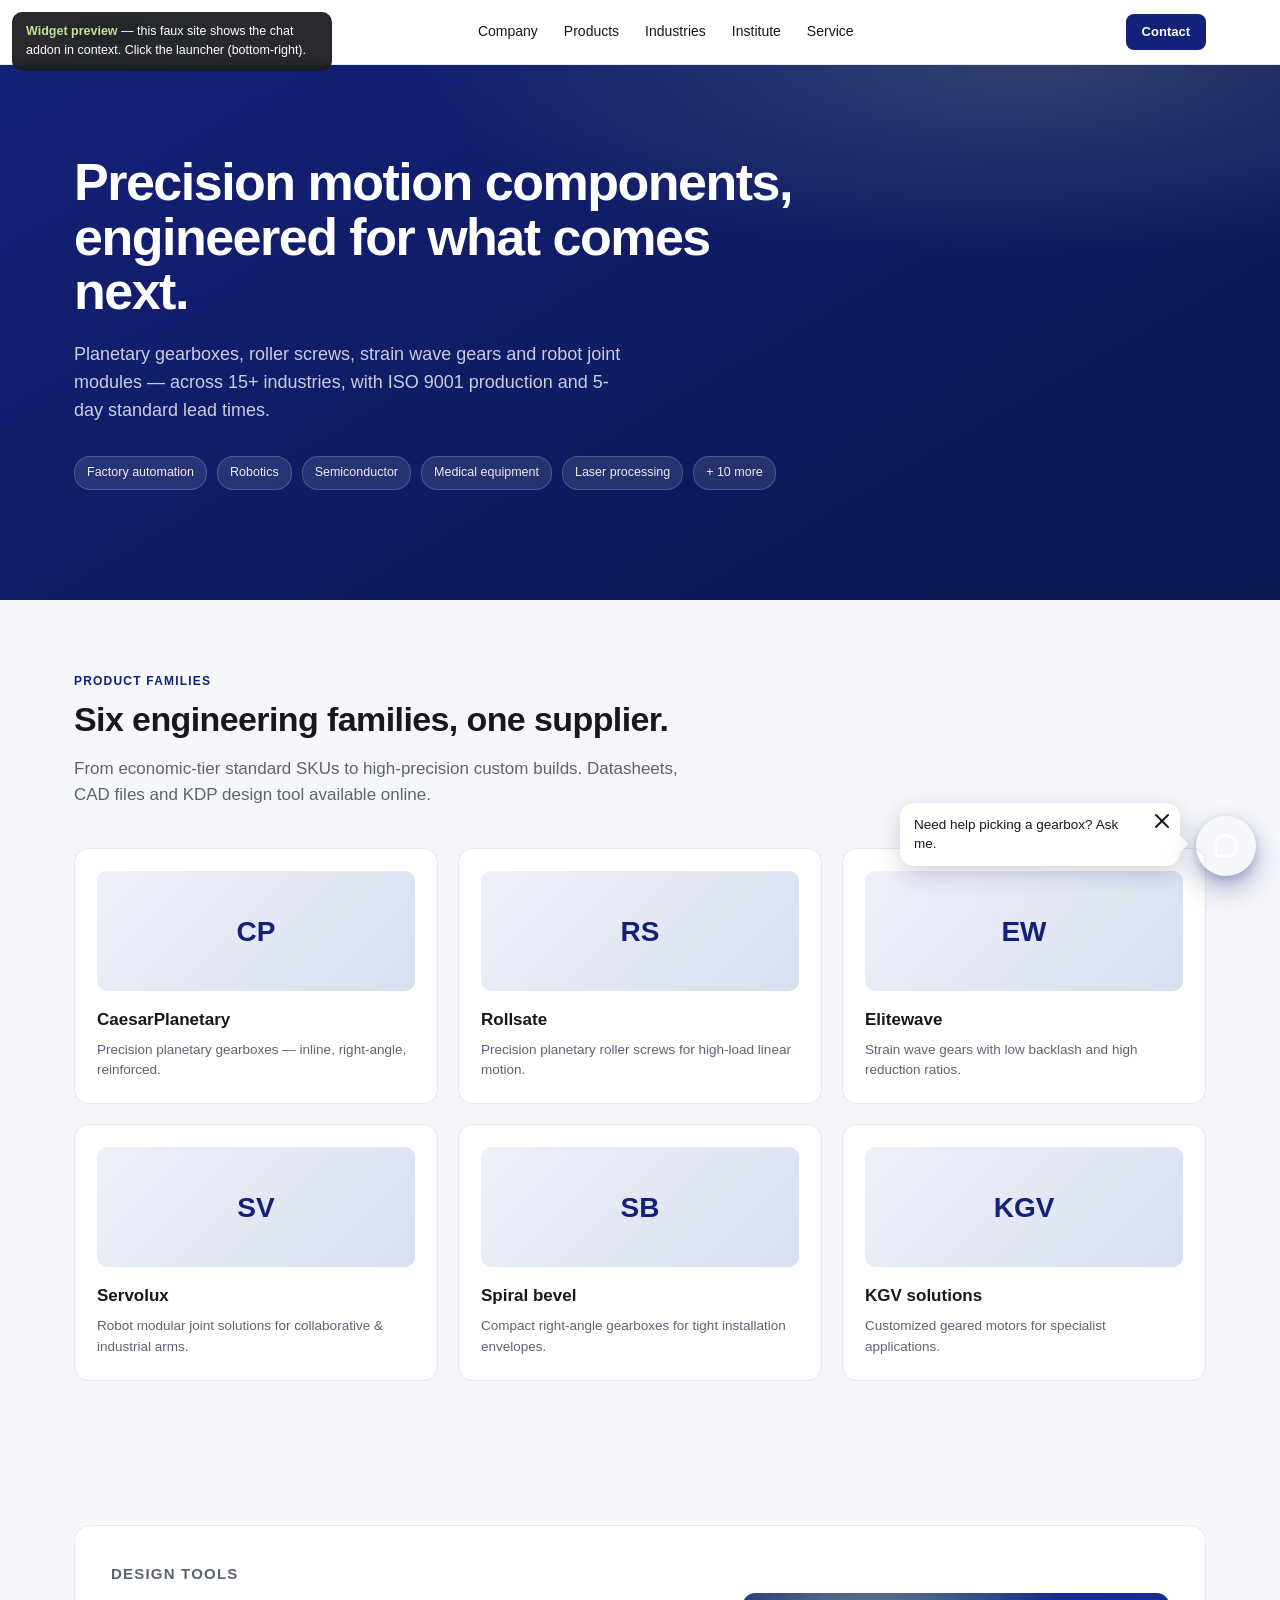
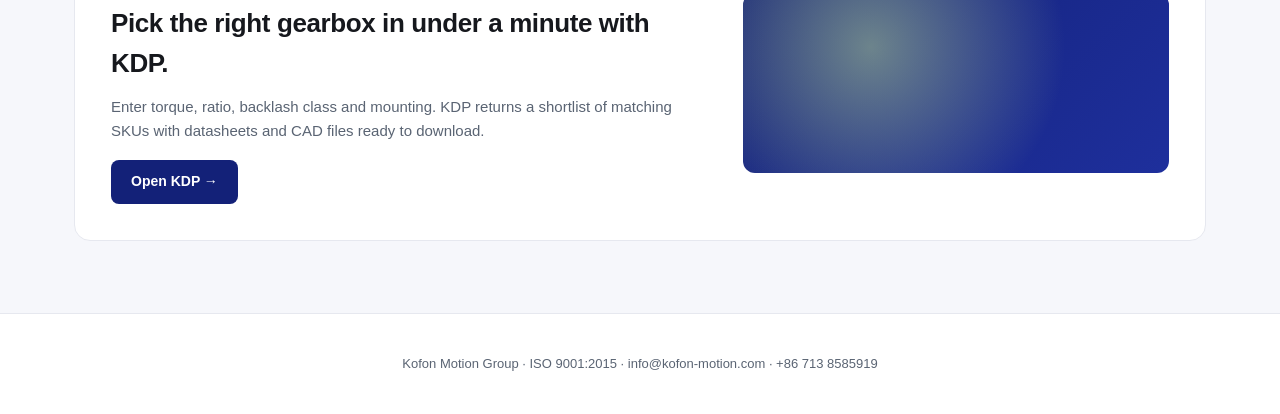
==== widget/index.html @ 2fb88e2d "init commit" ====
<!doctype html>
<html lang="en">
<head>
<meta charset="utf-8">
<meta name="viewport" content="width=device-width,initial-scale=1">
<title>AI Agent Widget — Kofon demo</title>
<link rel="stylesheet" href="widget.css">
<style>
  /* ----- Demo page styling only (the widget brings its own CSS) ----- */
  :root {
    --kofon-navy: #132178;
    --kofon-navy-dark: #0c164f;
    --kofon-green: #c2e295;
    --ink: #16181d;
    --ink-muted: #5a6473;
    --line: #e6e8ef;
    --bg: #f6f7fb;
  }
  * { box-sizing: border-box; }
  html, body { margin: 0; padding: 0; }
  body {
    font-family: -apple-system, BlinkMacSystemFont, "Segoe UI", Roboto, "Helvetica Neue", Arial, sans-serif;
    color: var(--ink);
    background: var(--bg);
    line-height: 1.55;
    -webkit-font-smoothing: antialiased;
  }
  .container { max-width: 1180px; margin: 0 auto; padding: 0 24px; }
  /* Top bar */
  .nav {
    background: #fff;
    border-bottom: 1px solid var(--line);
    position: sticky; top: 0; z-index: 10;
  }
  .nav-inner {
    display: flex; align-items: center; justify-content: space-between;
    height: 64px;
  }
  .logo {
    font-weight: 800; font-size: 20px; letter-spacing: -0.4px;
    color: var(--kofon-navy);
  }
  .logo span { color: var(--ink-muted); font-weight: 500; margin-left: 4px; }
  .nav-links { display: flex; gap: 26px; }
  .nav-links a {
    color: var(--ink); text-decoration: none; font-size: 14px; font-weight: 500;
  }
  .nav-links a:hover { color: var(--kofon-navy); }
  .nav-cta {
    background: var(--kofon-navy); color: #fff; padding: 8px 16px;
    border-radius: 8px; font-size: 13px; font-weight: 600; text-decoration: none;
  }
  /* Hero */
  .hero {
    background:
      radial-gradient(80% 60% at 80% 0%, rgba(194, 226, 149, 0.18), transparent 60%),
      linear-gradient(150deg, var(--kofon-navy) 0%, var(--kofon-navy-dark) 100%);
    color: #fff;
    padding: 90px 0 110px;
    position: relative;
    overflow: hidden;
  }
  .hero h1 {
    font-size: 52px; line-height: 1.05; margin: 0 0 22px;
    font-weight: 700; letter-spacing: -1.5px;
    max-width: 720px;
  }
  .hero p {
    font-size: 18px; color: rgba(255,255,255,0.78); margin: 0 0 32px;
    max-width: 560px;
  }
  .hero-tags {
    display: flex; gap: 10px; flex-wrap: wrap;
  }
  .hero-tag {
    padding: 6px 12px; border-radius: 16px;
    background: rgba(255,255,255,0.1);
    border: 1px solid rgba(255,255,255,0.18);
    font-size: 12.5px; color: rgba(255,255,255,0.9);
  }
  /* Section */
  section { padding: 72px 0; }
  .section-eyebrow {
    text-transform: uppercase; letter-spacing: 1.2px; font-size: 12px;
    font-weight: 700; color: var(--kofon-navy); margin: 0 0 10px;
  }
  .section-title {
    font-size: 34px; line-height: 1.15; margin: 0 0 16px;
    font-weight: 700; letter-spacing: -0.6px;
  }
  .section-lead {
    font-size: 17px; color: var(--ink-muted); max-width: 640px; margin: 0 0 40px;
  }
  /* Product grid */
  .grid { display: grid; grid-template-columns: repeat(3, 1fr); gap: 20px; }
  .card {
    background: #fff; border: 1px solid var(--line); border-radius: 14px;
    padding: 22px; transition: transform .2s ease, box-shadow .2s ease, border-color .2s ease;
  }
  .card:hover {
    transform: translateY(-2px);
    box-shadow: 0 14px 28px rgba(15, 23, 60, 0.08);
    border-color: var(--kofon-navy);
  }
  .card-thumb {
    height: 120px; border-radius: 10px; margin-bottom: 16px;
    background: linear-gradient(135deg, #eef1f9 0%, #d8dfee 100%);
    display: flex; align-items: center; justify-content: center;
    color: var(--kofon-navy); font-size: 28px; font-weight: 700;
  }
  .card h3 { margin: 0 0 6px; font-size: 17px; font-weight: 600; }
  .card p { margin: 0; font-size: 13.5px; color: var(--ink-muted); }
  /* Banner */
  .banner {
    background: #fff; border: 1px solid var(--line); border-radius: 16px;
    padding: 36px; display: grid; grid-template-columns: 1.4fr 1fr; gap: 36px;
    align-items: center;
  }
  .banner h3 { font-size: 26px; margin: 0 0 12px; letter-spacing: -0.4px; }
  .banner p { color: var(--ink-muted); margin: 0 0 18px; font-size: 15px; }
  .banner-cta {
    display: inline-block; background: var(--kofon-navy); color: #fff;
    padding: 11px 20px; border-radius: 8px; font-size: 14px; font-weight: 600;
    text-decoration: none;
  }
  .banner-visual {
    height: 180px; border-radius: 12px;
    background:
      radial-gradient(circle at 30% 30%, rgba(194, 226, 149, 0.5), transparent 60%),
      linear-gradient(135deg, var(--kofon-navy) 0%, #1e2f9c 100%);
  }
  /* Footer */
  footer {
    padding: 40px 0; border-top: 1px solid var(--line); background: #fff;
    color: var(--ink-muted); font-size: 13px; text-align: center;
  }
  /* Demo banner explaining this is a preview */
  .demo-note {
    position: fixed; top: 12px; left: 12px; z-index: 100;
    background: rgba(22, 24, 29, 0.92);
    color: #fff; padding: 10px 14px; border-radius: 10px;
    font-size: 12.5px; max-width: 320px;
    backdrop-filter: blur(8px);
  }
  .demo-note strong { color: var(--kofon-green); }
  .demo-note kbd {
    background: rgba(255,255,255,0.14); padding: 1px 6px; border-radius: 4px;
    font-family: ui-monospace, SFMono-Regular, Menlo, monospace;
    font-size: 11px;
  }
  @media (max-width: 760px) {
    .hero h1 { font-size: 36px; }
    .grid { grid-template-columns: 1fr; }
    .banner { grid-template-columns: 1fr; }
    .nav-links { display: none; }
  }
</style>
</head>
<body>

<div class="demo-note">
  <strong>Widget preview</strong> — this faux site shows the chat addon in context. Click the launcher (bottom-right).
</div>

<nav class="nav">
  <div class="container nav-inner">
    <a class="logo" href="#">KOFON<span>motion</span></a>
    <div class="nav-links">
      <a href="#">Company</a>
      <a href="#">Products</a>
      <a href="#">Industries</a>
      <a href="#">Institute</a>
      <a href="#">Service</a>
    </div>
    <a class="nav-cta" href="#">Contact</a>
  </div>
</nav>

<section class="hero">
  <div class="container">
    <h1>Precision motion components, engineered for what comes next.</h1>
    <p>Planetary gearboxes, roller screws, strain wave gears and robot joint modules — across 15+ industries, with ISO 9001 production and 5-day standard lead times.</p>
    <div class="hero-tags">
      <span class="hero-tag">Factory automation</span>
      <span class="hero-tag">Robotics</span>
      <span class="hero-tag">Semiconductor</span>
      <span class="hero-tag">Medical equipment</span>
      <span class="hero-tag">Laser processing</span>
      <span class="hero-tag">+ 10 more</span>
    </div>
  </div>
</section>

<section>
  <div class="container">
    <p class="section-eyebrow">Product families</p>
    <h2 class="section-title">Six engineering families, one supplier.</h2>
    <p class="section-lead">From economic-tier standard SKUs to high-precision custom builds. Datasheets, CAD files and KDP design tool available online.</p>
    <div class="grid">
      <div class="card">
        <div class="card-thumb">CP</div>
        <h3>CaesarPlanetary</h3>
        <p>Precision planetary gearboxes — inline, right-angle, reinforced.</p>
      </div>
      <div class="card">
        <div class="card-thumb">RS</div>
        <h3>Rollsate</h3>
        <p>Precision planetary roller screws for high-load linear motion.</p>
      </div>
      <div class="card">
        <div class="card-thumb">EW</div>
        <h3>Elitewave</h3>
        <p>Strain wave gears with low backlash and high reduction ratios.</p>
      </div>
      <div class="card">
        <div class="card-thumb">SV</div>
        <h3>Servolux</h3>
        <p>Robot modular joint solutions for collaborative & industrial arms.</p>
      </div>
      <div class="card">
        <div class="card-thumb">SB</div>
        <h3>Spiral bevel</h3>
        <p>Compact right-angle gearboxes for tight installation envelopes.</p>
      </div>
      <div class="card">
        <div class="card-thumb">KGV</div>
        <h3>KGV solutions</h3>
        <p>Customized geared motors for specialist applications.</p>
      </div>
    </div>
  </div>
</section>

<section>
  <div class="container">
    <div class="banner">
      <div>
        <p class="section-eyebrow">Design tools</p>
        <h3>Pick the right gearbox in under a minute with KDP.</h3>
        <p>Enter torque, ratio, backlash class and mounting. KDP returns a shortlist of matching SKUs with datasheets and CAD files ready to download.</p>
        <a class="banner-cta" href="#">Open KDP →</a>
      </div>
      <div class="banner-visual"></div>
    </div>
  </div>
</section>

<footer>
  <div class="container">
    Kofon Motion Group · ISO 9001:2015 · info@kofon-motion.com · +86 713 8585919
  </div>
</footer>

<!-- AI Agent widget — drop these lines into any site -->
<script src="api.js"></script>
<script src="widget.js"></script>
<script src="config.kofon.js"></script>

</body>
</html>
---- widget/widget.css ----
/* ============================================================
   AI Agent Widget — drop-in chat addon
   All styles are scoped under .aiagent-root so host CSS won't
   leak in and widget styles won't leak out.
   ============================================================ */

.aiagent-root {
  /* ---- Theme tokens (override these from config to rebrand) ---- */
  --aiagent-primary: #132178;
  --aiagent-primary-hover: #1e2f9c;
  --aiagent-primary-dark: #0c164f;
  --aiagent-accent: #c2e295;
  --aiagent-bg-panel: #ffffff;
  --aiagent-bg-app: #f6f7fb;
  --aiagent-bg-bubble-bot: #f1f3fa;
  --aiagent-bg-chip: #ffffff;
  --aiagent-text: #16181d;
  --aiagent-text-muted: #6b7280;
  --aiagent-text-faint: #9ca3af;
  --aiagent-border: #e6e8ef;
  --aiagent-border-strong: #d6dae3;
  --aiagent-shadow: 0 24px 60px rgba(15, 23, 60, 0.22), 0 2px 8px rgba(15, 23, 60, 0.08);
  --aiagent-radius: 18px;
  --aiagent-font: -apple-system, BlinkMacSystemFont, "Segoe UI", Roboto, "Helvetica Neue", Arial, sans-serif;

  /* ---- Container behavior ---- */
  position: fixed;
  inset: auto;
  z-index: 2147483000;
  font-family: var(--aiagent-font);
  font-size: 14px;
  line-height: 1.5;
  color: var(--aiagent-text);
  -webkit-font-smoothing: antialiased;
}

.aiagent-root *,
.aiagent-root *::before,
.aiagent-root *::after {
  box-sizing: border-box;
}

.aiagent-root button {
  font-family: inherit;
  cursor: pointer;
  border: none;
  background: none;
  color: inherit;
  padding: 0;
}

/* ============================================================
   LAUNCHER (closed state)
   ============================================================ */

.aiagent-launcher {
  position: fixed;
  right: 24px;
  bottom: 24px;
  width: 60px;
  height: 60px;
  border-radius: 50%;
  background: linear-gradient(135deg, var(--aiagent-primary) 0%, var(--aiagent-primary-hover) 100%);
  display: flex;
  align-items: center;
  justify-content: center;
  box-shadow: 0 12px 28px rgba(19, 33, 120, 0.35), 0 4px 10px rgba(19, 33, 120, 0.18);
  transition: transform 220ms cubic-bezier(.2,.8,.2,1), box-shadow 220ms ease;
  z-index: 2;
}

.aiagent-launcher:hover {
  transform: translateY(-2px) scale(1.04);
  box-shadow: 0 18px 36px rgba(19, 33, 120, 0.40), 0 4px 10px rgba(19, 33, 120, 0.18);
}

.aiagent-launcher:active {
  transform: translateY(0) scale(0.98);
}

.aiagent-launcher-icon {
  width: 28px;
  height: 28px;
  color: #fff;
}

.aiagent-launcher-icon svg {
  width: 100%;
  height: 100%;
  display: block;
}

.aiagent-launcher-pulse {
  position: absolute;
  inset: -2px;
  border-radius: 50%;
  border: 2px solid var(--aiagent-primary);
  opacity: 0;
  animation: aiagent-pulse 2.4s ease-out infinite;
  pointer-events: none;
}

@keyframes aiagent-pulse {
  0%   { opacity: 0.55; transform: scale(0.95); }
  100% { opacity: 0;    transform: scale(1.5);  }
}

.aiagent-launcher-badge {
  position: absolute;
  top: -2px;
  right: -2px;
  min-width: 20px;
  height: 20px;
  padding: 0 6px;
  border-radius: 10px;
  background: #ef4444;
  color: #fff;
  font-size: 11px;
  font-weight: 700;
  display: flex;
  align-items: center;
  justify-content: center;
  box-shadow: 0 2px 6px rgba(239, 68, 68, 0.4);
}

/* ============================================================
   TEASER PROMPT (the small "tip" bubble next to the launcher)
   ============================================================ */

.aiagent-teaser {
  position: fixed;
  right: 100px;
  bottom: 34px;
  max-width: 280px;
  background: var(--aiagent-bg-panel);
  border-radius: 14px;
  padding: 12px 36px 12px 14px;
  box-shadow: 0 8px 24px rgba(15, 23, 60, 0.18);
  font-size: 13.5px;
  line-height: 1.45;
  color: var(--aiagent-text);
  z-index: 1;
  opacity: 0;
  transform: translateY(8px);
  transition: opacity 280ms ease, transform 280ms ease;
  pointer-events: none;
}

.aiagent-teaser[data-visible="true"] {
  opacity: 1;
  transform: translateY(0);
  pointer-events: auto;
}

.aiagent-teaser::after {
  content: "";
  position: absolute;
  right: -6px;
  bottom: 16px;
  width: 12px;
  height: 12px;
  background: var(--aiagent-bg-panel);
  transform: rotate(45deg);
  box-shadow: 4px -4px 6px -2px rgba(15, 23, 60, 0.06);
}

.aiagent-teaser-close {
  position: absolute;
  top: 6px;
  right: 6px;
  width: 24px;
  height: 24px;
  border-radius: 6px;
  font-size: 14px;
  color: var(--aiagent-text-faint);
  display: flex;
  align-items: center;
  justify-content: center;
}

.aiagent-teaser-close:hover {
  background: var(--aiagent-bg-app);
  color: var(--aiagent-text);
}

/* ============================================================
   PANEL (open state)
   ============================================================ */

.aiagent-panel {
  position: fixed;
  right: 24px;
  bottom: 24px;
  width: 400px;
  max-width: calc(100vw - 32px);
  height: 640px;
  max-height: calc(100vh - 48px);
  background: var(--aiagent-bg-panel);
  border-radius: var(--aiagent-radius);
  box-shadow: var(--aiagent-shadow);
  display: flex;
  flex-direction: column;
  overflow: hidden;
  transform-origin: bottom right;
  opacity: 0;
  transform: translateY(16px) scale(0.98);
  pointer-events: none;
  transition: opacity 220ms ease, transform 260ms cubic-bezier(.2,.8,.2,1);
  z-index: 3;
}

.aiagent-root[data-state="open"] .aiagent-panel {
  opacity: 1;
  transform: translateY(0) scale(1);
  pointer-events: auto;
}

.aiagent-root[data-state="open"] .aiagent-launcher,
.aiagent-root[data-state="open"] .aiagent-teaser {
  opacity: 0;
  pointer-events: none;
  transform: scale(0.85);
  transition: opacity 160ms ease, transform 200ms ease;
}

/* ============================================================
   HEADER
   ============================================================ */

.aiagent-header {
  background:
    radial-gradient(120% 80% at 0% 0%, rgba(255,255,255,0.18) 0%, rgba(255,255,255,0) 60%),
    linear-gradient(135deg, var(--aiagent-primary) 0%, var(--aiagent-primary-dark) 100%);
  color: #fff;
  padding: 18px 18px 16px;
  flex-shrink: 0;
}

.aiagent-header-top {
  display: flex;
  align-items: center;
  justify-content: space-between;
  gap: 12px;
}

.aiagent-brand {
  display: flex;
  align-items: center;
  gap: 12px;
  min-width: 0;
}

.aiagent-avatar {
  width: 38px;
  height: 38px;
  border-radius: 50%;
  background: rgba(255,255,255,0.14);
  display: flex;
  align-items: center;
  justify-content: center;
  font-weight: 700;
  font-size: 15px;
  letter-spacing: 0.5px;
  flex-shrink: 0;
  position: relative;
}

.aiagent-avatar::after {
  content: "";
  position: absolute;
  bottom: -1px;
  right: -1px;
  width: 11px;
  height: 11px;
  border-radius: 50%;
  background: var(--aiagent-accent);
  border: 2px solid var(--aiagent-primary-dark);
}

.aiagent-brand-text {
  min-width: 0;
}

.aiagent-brand-name {
  font-size: 14.5px;
  font-weight: 600;
  margin: 0;
  letter-spacing: 0.1px;
}

.aiagent-brand-status {
  font-size: 11.5px;
  margin: 2px 0 0;
  color: rgba(255,255,255,0.72);
  display: flex;
  align-items: center;
  gap: 5px;
}

.aiagent-status-dot {
  width: 7px;
  height: 7px;
  border-radius: 50%;
  background: var(--aiagent-accent);
  box-shadow: 0 0 0 2px rgba(194, 226, 149, 0.25);
}

.aiagent-header-actions {
  display: flex;
  align-items: center;
  gap: 4px;
}

.aiagent-icon-btn {
  width: 32px;
  height: 32px;
  border-radius: 8px;
  display: flex;
  align-items: center;
  justify-content: center;
  color: rgba(255,255,255,0.85);
  transition: background 160ms ease, color 160ms ease;
}

.aiagent-icon-btn:hover {
  background: rgba(255,255,255,0.12);
  color: #fff;
}

.aiagent-icon-btn svg {
  width: 18px;
  height: 18px;
}

/* Back-to-menu button: only relevant inside the chat screen. */
.aiagent-root[data-screen="welcome"] .aiagent-icon-btn-menu { display: none; }

.aiagent-lang-wrap {
  position: relative;
}

.aiagent-lang {
  height: 30px;
  padding: 0 10px 0 8px;
  border-radius: 8px;
  background: rgba(255,255,255,0.08);
  color: #fff;
  font-size: 12.5px;
  font-weight: 500;
  display: inline-flex;
  align-items: center;
  gap: 6px;
  transition: background 160ms ease;
}

.aiagent-lang:hover {
  background: rgba(255,255,255,0.16);
}

.aiagent-lang svg {
  width: 14px;
  height: 14px;
}

.aiagent-lang-menu {
  position: absolute;
  top: calc(100% + 6px);
  right: 0;
  min-width: 150px;
  background: #fff;
  color: var(--aiagent-text);
  border-radius: 12px;
  box-shadow: 0 16px 36px rgba(15, 23, 60, 0.18);
  padding: 6px;
  display: none;
  z-index: 5;
}

.aiagent-lang-menu[data-open="true"] {
  display: block;
  animation: aiagent-fade-down 160ms ease;
}

.aiagent-lang-menu button {
  display: flex;
  width: 100%;
  padding: 8px 10px;
  border-radius: 8px;
  font-size: 13px;
  align-items: center;
  gap: 10px;
  color: var(--aiagent-text);
}

.aiagent-lang-menu button:hover {
  background: var(--aiagent-bg-app);
}

.aiagent-lang-menu button[data-active="true"] {
  background: var(--aiagent-bg-app);
  font-weight: 600;
  color: var(--aiagent-primary);
}

.aiagent-lang-flag {
  font-size: 16px;
  line-height: 1;
}

@keyframes aiagent-fade-down {
  from { opacity: 0; transform: translateY(-6px); }
  to   { opacity: 1; transform: translateY(0); }
}

/* Header hero — only on welcome screen */
.aiagent-header-hero {
  margin-top: 18px;
  padding-bottom: 4px;
}

.aiagent-header-hero h2 {
  margin: 0;
  font-size: 22px;
  line-height: 1.25;
  font-weight: 600;
  letter-spacing: -0.2px;
  color: #fff;
}

.aiagent-header-hero p {
  margin: 6px 0 0;
  font-size: 13.5px;
  color: rgba(255,255,255,0.78);
  max-width: 320px;
}

.aiagent-root[data-screen="chat"] .aiagent-header-hero { display: none; }

/* ============================================================
   BODY (screen container)
   ============================================================ */

.aiagent-body {
  flex: 1;
  overflow-y: auto;
  background: var(--aiagent-bg-app);
  scrollbar-width: thin;
  scrollbar-color: var(--aiagent-border-strong) transparent;
}

.aiagent-body::-webkit-scrollbar { width: 6px; }
.aiagent-body::-webkit-scrollbar-thumb { background: var(--aiagent-border-strong); border-radius: 3px; }

.aiagent-screen {
  display: none;
  flex-direction: column;
  padding: 16px 18px 20px;
  animation: aiagent-screen-in 240ms cubic-bezier(.2,.8,.2,1);
}

.aiagent-screen[data-active="true"] {
  display: flex;
}

@keyframes aiagent-screen-in {
  from { opacity: 0; transform: translateY(8px); }
  to   { opacity: 1; transform: translateY(0); }
}

/* ============================================================
   WELCOME SCREEN
   ============================================================ */

.aiagent-expo-banner {
  background:
    linear-gradient(135deg, rgba(194, 226, 149, 0.18) 0%, rgba(194, 226, 149, 0.06) 100%);
  border: 1px solid rgba(70, 130, 30, 0.18);
  border-radius: 14px;
  padding: 12px 14px;
  display: flex;
  gap: 12px;
  align-items: flex-start;
  margin-bottom: 18px;
  position: relative;
}

.aiagent-expo-emoji {
  font-size: 22px;
  line-height: 1;
  flex-shrink: 0;
  margin-top: 2px;
}

.aiagent-expo-text {
  flex: 1;
  min-width: 0;
}

.aiagent-expo-title {
  font-weight: 600;
  font-size: 13.5px;
  color: var(--aiagent-text);
  margin: 0;
}

.aiagent-expo-meta {
  font-size: 12px;
  color: var(--aiagent-text-muted);
  margin: 2px 0 6px;
}

.aiagent-expo-cta {
  font-size: 12.5px;
  font-weight: 600;
  color: var(--aiagent-primary);
  display: inline-flex;
  align-items: center;
  gap: 4px;
}

.aiagent-expo-cta:hover { text-decoration: underline; }

.aiagent-section-title {
  font-size: 11.5px;
  font-weight: 700;
  letter-spacing: 0.8px;
  text-transform: uppercase;
  color: var(--aiagent-text-faint);
  margin: 0 0 10px;
}

.aiagent-action-grid {
  display: grid;
  grid-template-columns: 1fr 1fr;
  gap: 10px;
  margin-bottom: 18px;
}

.aiagent-action-chip {
  display: flex;
  flex-direction: column;
  align-items: flex-start;
  gap: 6px;
  padding: 14px;
  background: var(--aiagent-bg-chip);
  border: 1px solid var(--aiagent-border);
  border-radius: 12px;
  text-align: left;
  transition: border-color 160ms ease, transform 160ms ease, box-shadow 160ms ease;
}

.aiagent-action-chip:hover {
  border-color: var(--aiagent-primary);
  transform: translateY(-1px);
  box-shadow: 0 6px 14px rgba(19, 33, 120, 0.08);
}

.aiagent-chip-icon {
  width: 30px;
  height: 30px;
  border-radius: 8px;
  background: rgba(19, 33, 120, 0.08);
  color: var(--aiagent-primary);
  display: flex;
  align-items: center;
  justify-content: center;
  font-size: 16px;
}

.aiagent-chip-icon svg {
  width: 16px;
  height: 16px;
}

.aiagent-chip-text {
  font-size: 13px;
  font-weight: 600;
  color: var(--aiagent-text);
  line-height: 1.3;
}

.aiagent-chip-sub {
  font-size: 11.5px;
  color: var(--aiagent-text-muted);
  font-weight: 400;
}

/* Quick links / resources list */
.aiagent-quick-links {
  display: flex;
  flex-direction: column;
  gap: 2px;
  margin-top: 4px;
}

.aiagent-quick-link {
  display: flex;
  align-items: center;
  justify-content: space-between;
  padding: 10px 12px;
  background: var(--aiagent-bg-chip);
  border: 1px solid var(--aiagent-border);
  border-radius: 10px;
  font-size: 13px;
  color: var(--aiagent-text);
  transition: border-color 160ms ease, background 160ms ease;
  text-align: left;
  width: 100%;
}

.aiagent-quick-link:hover {
  border-color: var(--aiagent-primary);
  background: #fafbfe;
}

.aiagent-quick-link-arrow {
  color: var(--aiagent-text-faint);
}

/* ============================================================
   CHAT SCREEN
   ============================================================ */

.aiagent-back-bar {
  display: flex;
  align-items: center;
  gap: 6px;
  font-size: 12.5px;
  color: var(--aiagent-text-muted);
  padding: 0 0 12px;
  cursor: pointer;
  width: fit-content;
}

.aiagent-back-bar:hover { color: var(--aiagent-primary); }

.aiagent-back-bar svg {
  width: 14px;
  height: 14px;
}

.aiagent-thread {
  display: flex;
  flex-direction: column;
  gap: 12px;
}

.aiagent-msg {
  display: flex;
  gap: 8px;
  max-width: 100%;
}

.aiagent-msg-bot { align-self: flex-start; max-width: 90%; }
.aiagent-msg-user { align-self: flex-end; flex-direction: row-reverse; max-width: 85%; }

.aiagent-msg-avatar {
  width: 26px;
  height: 26px;
  border-radius: 50%;
  background: var(--aiagent-primary);
  color: #fff;
  font-size: 11px;
  font-weight: 700;
  display: flex;
  align-items: center;
  justify-content: center;
  flex-shrink: 0;
  margin-top: 2px;
}

.aiagent-msg-bubble {
  padding: 10px 13px;
  border-radius: 14px;
  font-size: 13.5px;
  line-height: 1.5;
  word-wrap: break-word;
}

.aiagent-msg-bot .aiagent-msg-bubble {
  background: var(--aiagent-bg-bubble-bot);
  color: var(--aiagent-text);
  border-bottom-left-radius: 4px;
}

.aiagent-msg-user .aiagent-msg-bubble {
  background: var(--aiagent-primary);
  color: #fff;
  border-bottom-right-radius: 4px;
}

/* Typing indicator */
.aiagent-typing {
  display: inline-flex;
  gap: 4px;
  padding: 12px 14px;
}

.aiagent-typing span {
  width: 6px;
  height: 6px;
  border-radius: 50%;
  background: var(--aiagent-text-faint);
  animation: aiagent-bounce 1.2s infinite ease-in-out;
}

.aiagent-typing span:nth-child(2) { animation-delay: 0.15s; }
.aiagent-typing span:nth-child(3) { animation-delay: 0.30s; }

@keyframes aiagent-bounce {
  0%, 60%, 100% { transform: translateY(0);   opacity: 0.4; }
  30%           { transform: translateY(-5px); opacity: 1; }
}

/* Rich card inside the chat thread */
.aiagent-card {
  align-self: stretch;
  background: #fff;
  border: 1px solid var(--aiagent-border);
  border-radius: 14px;
  padding: 14px;
  margin-left: 34px; /* aligns with bubble body, past avatar */
}

.aiagent-card-title {
  font-size: 13px;
  font-weight: 600;
  margin: 0 0 10px;
  color: var(--aiagent-text);
}

.aiagent-field {
  display: flex;
  flex-direction: column;
  gap: 4px;
  margin-bottom: 10px;
}

.aiagent-field-label {
  font-size: 11.5px;
  font-weight: 600;
  color: var(--aiagent-text-muted);
  letter-spacing: 0.2px;
}

.aiagent-field-input,
.aiagent-field-select,
.aiagent-field-textarea {
  width: 100%;
  font-family: inherit;
  font-size: 13px;
  padding: 9px 10px;
  border: 1px solid var(--aiagent-border-strong);
  border-radius: 8px;
  background: #fff;
  color: var(--aiagent-text);
  transition: border-color 160ms ease, box-shadow 160ms ease;
}

.aiagent-field-input:focus,
.aiagent-field-select:focus,
.aiagent-field-textarea:focus {
  outline: none;
  border-color: var(--aiagent-primary);
  box-shadow: 0 0 0 3px rgba(19, 33, 120, 0.12);
}

.aiagent-field-textarea {
  resize: vertical;
  min-height: 60px;
}

.aiagent-field-row {
  display: grid;
  grid-template-columns: 1fr 1fr;
  gap: 8px;
}

.aiagent-radio-group {
  display: flex;
  gap: 6px;
  flex-wrap: wrap;
}

.aiagent-radio-pill {
  flex: 1;
  min-width: 0;
  padding: 8px 10px;
  border: 1px solid var(--aiagent-border-strong);
  border-radius: 8px;
  font-size: 12.5px;
  text-align: center;
  background: #fff;
  color: var(--aiagent-text);
  transition: all 160ms ease;
}

.aiagent-radio-pill[data-selected="true"] {
  border-color: var(--aiagent-primary);
  background: rgba(19, 33, 120, 0.06);
  color: var(--aiagent-primary);
  font-weight: 600;
}

.aiagent-card-cta {
  width: 100%;
  padding: 10px 14px;
  border-radius: 10px;
  background: var(--aiagent-primary);
  color: #fff;
  font-size: 13px;
  font-weight: 600;
  margin-top: 4px;
  transition: background 160ms ease;
}

.aiagent-card-cta:hover {
  background: var(--aiagent-primary-hover);
}

.aiagent-card-hint {
  font-size: 11.5px;
  color: var(--aiagent-text-muted);
  margin-top: 8px;
  text-align: center;
}

.aiagent-card-hint a {
  color: var(--aiagent-primary);
  font-weight: 600;
  text-decoration: none;
}

.aiagent-card-hint a:hover { text-decoration: underline; }

/* Product result list inside chat */
.aiagent-result-list {
  display: flex;
  flex-direction: column;
  gap: 8px;
}

.aiagent-result {
  display: flex;
  align-items: center;
  gap: 12px;
  padding: 10px;
  border: 1px solid var(--aiagent-border);
  border-radius: 10px;
  background: #fff;
  cursor: pointer;
  transition: border-color 160ms ease;
  text-align: left;
  width: 100%;
}

.aiagent-result:hover { border-color: var(--aiagent-primary); }

.aiagent-result-thumb {
  width: 44px;
  height: 44px;
  border-radius: 8px;
  background: linear-gradient(135deg, #eef1f9, #d8dfee);
  flex-shrink: 0;
  display: flex;
  align-items: center;
  justify-content: center;
  color: var(--aiagent-primary);
}

.aiagent-result-info { flex: 1; min-width: 0; }

.aiagent-result-name {
  font-size: 13px;
  font-weight: 600;
  color: var(--aiagent-text);
  margin: 0;
}

.aiagent-result-meta {
  font-size: 11.5px;
  color: var(--aiagent-text-muted);
  margin: 2px 0 0;
}

.aiagent-result-arrow {
  color: var(--aiagent-text-faint);
  flex-shrink: 0;
}

/* Division list (for "talk to a human" routing) */
.aiagent-division-list {
  display: flex;
  flex-direction: column;
  gap: 6px;
}

.aiagent-division {
  display: flex;
  flex-direction: column;
  align-items: flex-start;
  padding: 10px 12px;
  background: #fff;
  border: 1px solid var(--aiagent-border);
  border-radius: 10px;
  text-align: left;
  transition: all 160ms ease;
}

.aiagent-division:hover {
  border-color: var(--aiagent-primary);
  background: rgba(19, 33, 120, 0.02);
}

.aiagent-division-name {
  font-size: 13px;
  font-weight: 600;
  color: var(--aiagent-text);
}

.aiagent-division-desc {
  font-size: 11.5px;
  color: var(--aiagent-text-muted);
  margin-top: 2px;
}

/* Lead-time card */
.aiagent-leadtime-row {
  display: flex;
  align-items: center;
  justify-content: space-between;
  padding: 8px 0;
  border-bottom: 1px dashed var(--aiagent-border);
  font-size: 13px;
}

.aiagent-leadtime-row:last-child { border-bottom: 0; }

.aiagent-leadtime-label {
  color: var(--aiagent-text);
}

.aiagent-leadtime-value {
  font-weight: 600;
  color: var(--aiagent-primary);
  font-variant-numeric: tabular-nums;
}

/* ============================================================
   SUGGESTED REPLIES (above the composer)
   ============================================================ */

.aiagent-suggestions {
  display: flex;
  flex-wrap: wrap;
  gap: 6px;
  padding: 0 18px 8px;
  flex-shrink: 0;
}

.aiagent-suggestion {
  padding: 6px 12px;
  border: 1px solid var(--aiagent-border-strong);
  background: #fff;
  border-radius: 16px;
  font-size: 12.5px;
  color: var(--aiagent-text);
  transition: all 160ms ease;
  white-space: nowrap;
}

.aiagent-suggestion:hover {
  border-color: var(--aiagent-primary);
  color: var(--aiagent-primary);
  background: rgba(19, 33, 120, 0.04);
}

.aiagent-root[data-screen="welcome"] .aiagent-suggestions { display: none; }

/* ============================================================
   COMPOSER (bottom)
   ============================================================ */

.aiagent-composer {
  display: flex;
  align-items: center;
  gap: 8px;
  padding: 12px 12px;
  border-top: 1px solid var(--aiagent-border);
  background: #fff;
  flex-shrink: 0;
}

.aiagent-composer-input-wrap {
  flex: 1;
  display: flex;
  align-items: center;
  gap: 4px;
  padding: 4px 4px 4px 14px;
  border: 1px solid var(--aiagent-border-strong);
  border-radius: 999px;
  background: var(--aiagent-bg-app);
  transition: border-color 160ms ease, background 160ms ease, box-shadow 160ms ease;
  min-width: 0;
}

.aiagent-composer-input-wrap:focus-within {
  border-color: var(--aiagent-primary);
  background: #fff;
  box-shadow: 0 0 0 3px rgba(19, 33, 120, 0.10);
}

.aiagent-composer-icon {
  width: 32px;
  height: 32px;
  border-radius: 50%;
  display: flex;
  align-items: center;
  justify-content: center;
  color: var(--aiagent-text-muted);
  flex-shrink: 0;
  transition: background 160ms ease, color 160ms ease;
}

.aiagent-composer-icon:hover {
  background: rgba(19, 33, 120, 0.06);
  color: var(--aiagent-primary);
}

.aiagent-composer-icon svg {
  width: 17px;
  height: 17px;
}

.aiagent-composer-input {
  flex: 1;
  font-family: inherit;
  font-size: 14px;
  padding: 9px 4px;
  border: none;
  background: transparent;
  color: var(--aiagent-text);
  min-width: 0;
}

.aiagent-composer-input:focus { outline: none; }

.aiagent-composer-input::placeholder { color: var(--aiagent-text-faint); }

.aiagent-send {
  width: 36px;
  height: 36px;
  border-radius: 50%;
  background: var(--aiagent-primary);
  color: #fff;
  display: flex;
  align-items: center;
  justify-content: center;
  transition: background 160ms ease, transform 160ms ease;
}

.aiagent-send:hover { background: var(--aiagent-primary-hover); }
.aiagent-send:active { transform: scale(0.94); }

.aiagent-send svg { width: 16px; height: 16px; }

.aiagent-send[data-empty="true"] {
  background: var(--aiagent-border-strong);
  cursor: pointer;
}
.aiagent-send[data-empty="true"]:hover {
  background: var(--aiagent-text-faint);
}

@keyframes aiagent-shake {
  0%, 100% { transform: translateX(0); }
  20%      { transform: translateX(-3px); }
  40%      { transform: translateX(3px); }
  60%      { transform: translateX(-2px); }
  80%      { transform: translateX(2px); }
}
.aiagent-send[data-shake="true"] {
  animation: aiagent-shake 350ms ease;
}

/* ============================================================
   FOOTER trust strip
   ============================================================ */

.aiagent-footer {
  display: flex;
  align-items: center;
  justify-content: center;
  gap: 6px;
  font-size: 10.5px;
  color: var(--aiagent-text-faint);
  padding: 7px 12px;
  background: #fff;
  border-top: 1px solid var(--aiagent-border);
  flex-shrink: 0;
}

.aiagent-footer-dot {
  width: 3px;
  height: 3px;
  border-radius: 50%;
  background: var(--aiagent-text-faint);
}

.aiagent-footer a {
  color: var(--aiagent-text-muted);
  text-decoration: none;
  font-weight: 500;
}

.aiagent-footer a:hover { color: var(--aiagent-primary); }

/* ============================================================
   MOBILE (full-screen sheet under 480px)
   ============================================================ */

/* ============================================================
   UTILITY ROW (small chips on the welcome screen — secondary
   to the 4 main conversation-type cards)
   ============================================================ */

.aiagent-utility-row {
  display: flex;
  flex-wrap: wrap;
  gap: 6px;
  margin-bottom: 18px;
}

.aiagent-utility-chip {
  display: inline-flex;
  align-items: center;
  gap: 6px;
  padding: 7px 12px;
  background: #fff;
  border: 1px solid var(--aiagent-border);
  border-radius: 20px;
  font-size: 12.5px;
  color: var(--aiagent-text);
  transition: border-color 160ms ease, color 160ms ease, background 160ms ease;
}

.aiagent-utility-chip:hover {
  border-color: var(--aiagent-primary);
  color: var(--aiagent-primary);
  background: rgba(19, 33, 120, 0.04);
}

.aiagent-utility-icon {
  width: 18px;
  height: 18px;
  display: flex;
  align-items: center;
  justify-content: center;
  color: var(--aiagent-text-muted);
  transition: color 160ms ease;
}

.aiagent-utility-icon svg { width: 14px; height: 14px; }

.aiagent-utility-chip:hover .aiagent-utility-icon {
  color: var(--aiagent-primary);
}

/* ============================================================
   IN-CARD CHIP LIST (used inside flow cards — e.g. industry
   picker, common-problem picker)
   ============================================================ */

.aiagent-chip-list {
  display: flex;
  flex-wrap: wrap;
  gap: 6px;
  margin-top: 4px;
}

.aiagent-chip-option {
  padding: 7px 12px;
  border: 1px solid var(--aiagent-border-strong);
  border-radius: 16px;
  font-size: 12.5px;
  background: #fff;
  color: var(--aiagent-text);
  transition: all 160ms ease;
}

.aiagent-chip-option:hover {
  border-color: var(--aiagent-primary);
  color: var(--aiagent-primary);
}

.aiagent-chip-option[data-picked="true"] {
  background: var(--aiagent-primary);
  border-color: var(--aiagent-primary);
  color: #fff;
  font-weight: 600;
}

.aiagent-chip-option[data-picked="true"]:hover {
  background: var(--aiagent-primary-hover);
}

/* ============================================================
   PAIR CARDS (two-option chooser inside a card — used in the
   Guide flow's "Find vs Customize" question)
   ============================================================ */

.aiagent-pair-cards {
  display: grid;
  grid-template-columns: 1fr 1fr;
  gap: 8px;
  margin-top: 4px;
}

.aiagent-pair-card {
  display: flex;
  flex-direction: column;
  align-items: flex-start;
  gap: 6px;
  padding: 12px;
  border: 1px solid var(--aiagent-border-strong);
  border-radius: 10px;
  background: #fff;
  text-align: left;
  transition: all 160ms ease;
}

.aiagent-pair-card:hover {
  border-color: var(--aiagent-primary);
  background: rgba(19, 33, 120, 0.02);
  transform: translateY(-1px);
}

.aiagent-pair-card[data-picked="true"] {
  border-color: var(--aiagent-primary);
  background: rgba(19, 33, 120, 0.06);
  box-shadow: 0 0 0 3px rgba(19, 33, 120, 0.08);
}

.aiagent-pair-icon {
  width: 30px;
  height: 30px;
  border-radius: 8px;
  background: rgba(19, 33, 120, 0.08);
  color: var(--aiagent-primary);
  display: flex;
  align-items: center;
  justify-content: center;
}

.aiagent-pair-icon svg { width: 16px; height: 16px; }

.aiagent-pair-title {
  font-size: 13px;
  font-weight: 600;
  margin: 0;
  color: var(--aiagent-text);
}

.aiagent-pair-desc {
  font-size: 11.5px;
  color: var(--aiagent-text-muted);
  margin: 0;
  line-height: 1.4;
}

/* ============================================================
   DECISION GATES ("Are these the right fit?" / "Did this help?")
   ============================================================ */

.aiagent-gate-title {
  font-size: 14px;
  font-weight: 600;
  margin: 0 0 4px;
  color: var(--aiagent-text);
}

.aiagent-gate-subtitle {
  font-size: 12.5px;
  color: var(--aiagent-text-muted);
  margin: 0 0 12px;
  line-height: 1.5;
}

.aiagent-gate-buttons {
  display: flex;
  gap: 8px;
}

.aiagent-gate-btn {
  flex: 1;
  padding: 10px 12px;
  border-radius: 10px;
  font-size: 12.5px;
  font-weight: 600;
  border: 1px solid var(--aiagent-border-strong);
  background: #fff;
  color: var(--aiagent-text);
  transition: all 160ms ease;
  line-height: 1.3;
}

.aiagent-gate-btn:hover {
  border-color: var(--aiagent-primary);
  color: var(--aiagent-primary);
}

.aiagent-gate-btn-yes {
  background: var(--aiagent-primary);
  border-color: var(--aiagent-primary);
  color: #fff;
}

.aiagent-gate-btn-yes:hover {
  background: var(--aiagent-primary-hover);
  border-color: var(--aiagent-primary-hover);
  color: #fff;
}

.aiagent-gate-btn:disabled {
  opacity: 0.55;
  cursor: not-allowed;
}

/* ============================================================
   OUTCOME CARDS (terminal states — Sell / Human / Resolved)
   ============================================================ */

.aiagent-outcome {
  position: relative;
  background: #fff;
  border: 1px solid var(--aiagent-border);
  border-radius: 14px;
  padding: 14px 14px 14px 18px;
  margin-left: 34px;
  overflow: hidden;
}

.aiagent-outcome::before {
  content: "";
  position: absolute;
  left: 0;
  top: 0;
  bottom: 0;
  width: 4px;
  background: var(--aiagent-primary);
}

.aiagent-outcome-sell::before,
.aiagent-outcome-resolved::before {
  background: #6aa83e;
}

.aiagent-outcome-badge {
  display: inline-flex;
  align-items: center;
  gap: 5px;
  font-size: 10.5px;
  font-weight: 700;
  letter-spacing: 0.5px;
  text-transform: uppercase;
  color: var(--aiagent-primary);
  background: rgba(19, 33, 120, 0.08);
  padding: 3px 8px;
  border-radius: 6px;
  margin-bottom: 8px;
}

.aiagent-outcome-sell .aiagent-outcome-badge,
.aiagent-outcome-resolved .aiagent-outcome-badge {
  color: #4f7d2a;
  background: rgba(194, 226, 149, 0.30);
}

.aiagent-outcome-badge svg {
  width: 12px;
  height: 12px;
}

.aiagent-outcome-title {
  font-size: 14px;
  font-weight: 600;
  margin: 0 0 4px;
  color: var(--aiagent-text);
}

.aiagent-outcome-desc {
  font-size: 12.5px;
  color: var(--aiagent-text-muted);
  margin: 0 0 12px;
  line-height: 1.5;
}

.aiagent-outcome .aiagent-card-cta {
  width: auto;
  display: inline-flex;
  align-items: center;
  margin-top: 2px;
}

/* ============================================================
   CARD BODY HELPERS (used inside flow cards for prose content)
   ============================================================ */

.aiagent-card-body {
  font-size: 13px;
  line-height: 1.55;
  color: var(--aiagent-text);
  margin: 0 0 10px;
}

.aiagent-card-list {
  margin: 0 0 10px;
  padding-left: 18px;
  font-size: 13px;
  line-height: 1.55;
  color: var(--aiagent-text);
}

.aiagent-card-list li {
  margin-bottom: 4px;
}

/* ============================================================
   MOBILE (full-screen sheet under 480px)
   ============================================================ */

@media (max-width: 480px) {
  .aiagent-panel {
    right: 0;
    bottom: 0;
    width: 100vw;
    height: 100vh;
    max-height: 100vh;
    max-width: 100vw;
    border-radius: 0;
  }

  .aiagent-launcher {
    right: 16px;
    bottom: 16px;
  }

  .aiagent-teaser {
    right: 86px;
    bottom: 26px;
    max-width: 220px;
  }

  .aiagent-action-grid {
    grid-template-columns: 1fr;
  }

  .aiagent-pair-cards {
    grid-template-columns: 1fr;
  }

  .aiagent-gate-buttons {
    flex-direction: column;
  }
}

/* ---------- Backend-driven cards (Phase 2 wiring) ---------- */
.aiagent-product-results .aiagent-product-row {
  display: flex;
  align-items: center;
  gap: 12px;
  padding: 10px 0;
  border-top: 1px solid var(--aiagent-border);
}
.aiagent-product-results .aiagent-product-row:first-of-type {
  border-top: none;
}
.aiagent-product-row-main {
  display: flex;
  flex-direction: column;
  gap: 2px;
  flex: 1;
  min-width: 0;
}
.aiagent-product-row-main strong {
  font-size: 13.5px;
  color: var(--aiagent-text);
}
.aiagent-product-row-name {
  font-size: 12.5px;
  color: var(--aiagent-text-muted);
}
.aiagent-product-row-meta {
  font-size: 12px;
  color: var(--aiagent-text-muted);
  font-variant-numeric: tabular-nums;
}
/* The default .aiagent-card-cta is width:100% (used as a full-row button
   on terminal cards). Inside a product row it needs to be compact, sitting
   to the right of the SKU/spec text. */
.aiagent-product-row .aiagent-card-cta {
  width: auto;
  flex-shrink: 0;
  padding: 6px 12px;
  font-size: 12px;
  margin-top: 0;
  text-decoration: none;
  display: inline-flex;
  align-items: center;
  gap: 4px;
  white-space: nowrap;
}
.aiagent-product-row .aiagent-card-cta svg {
  width: 14px;
  height: 14px;
}
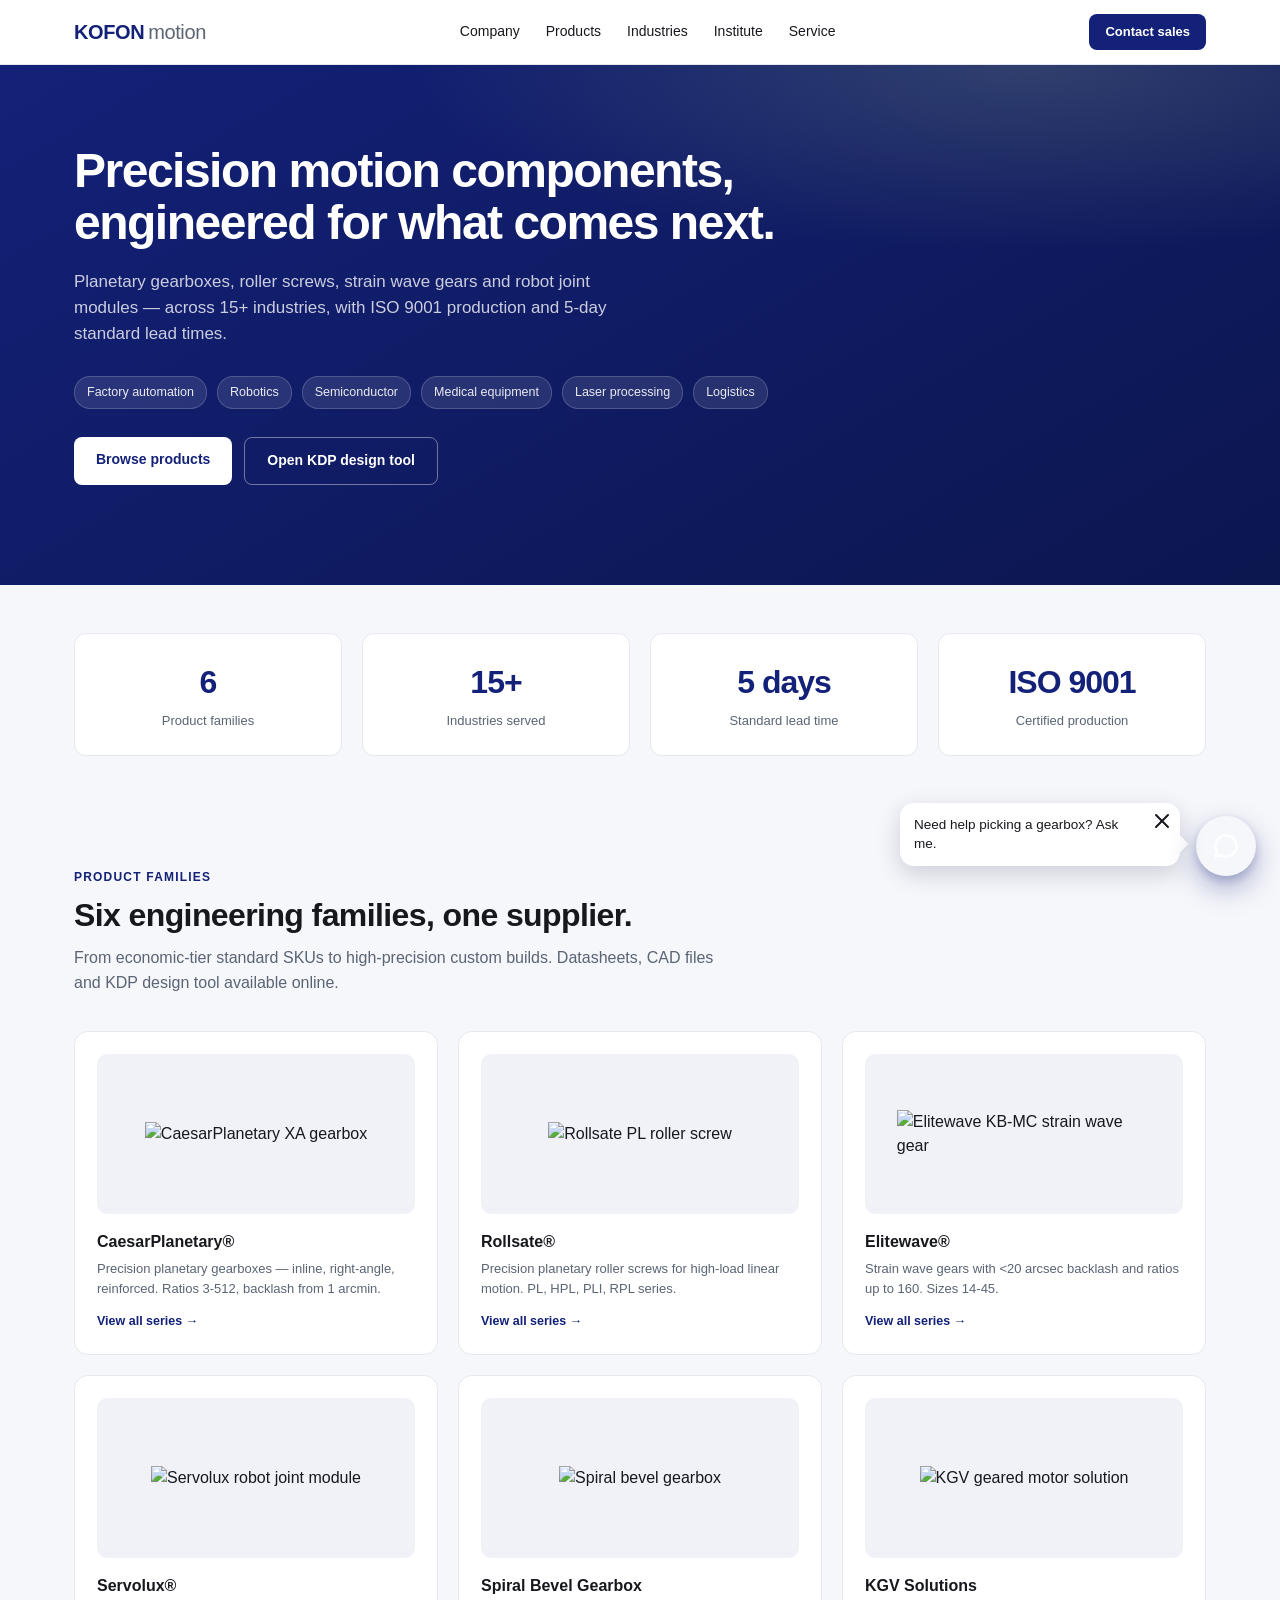
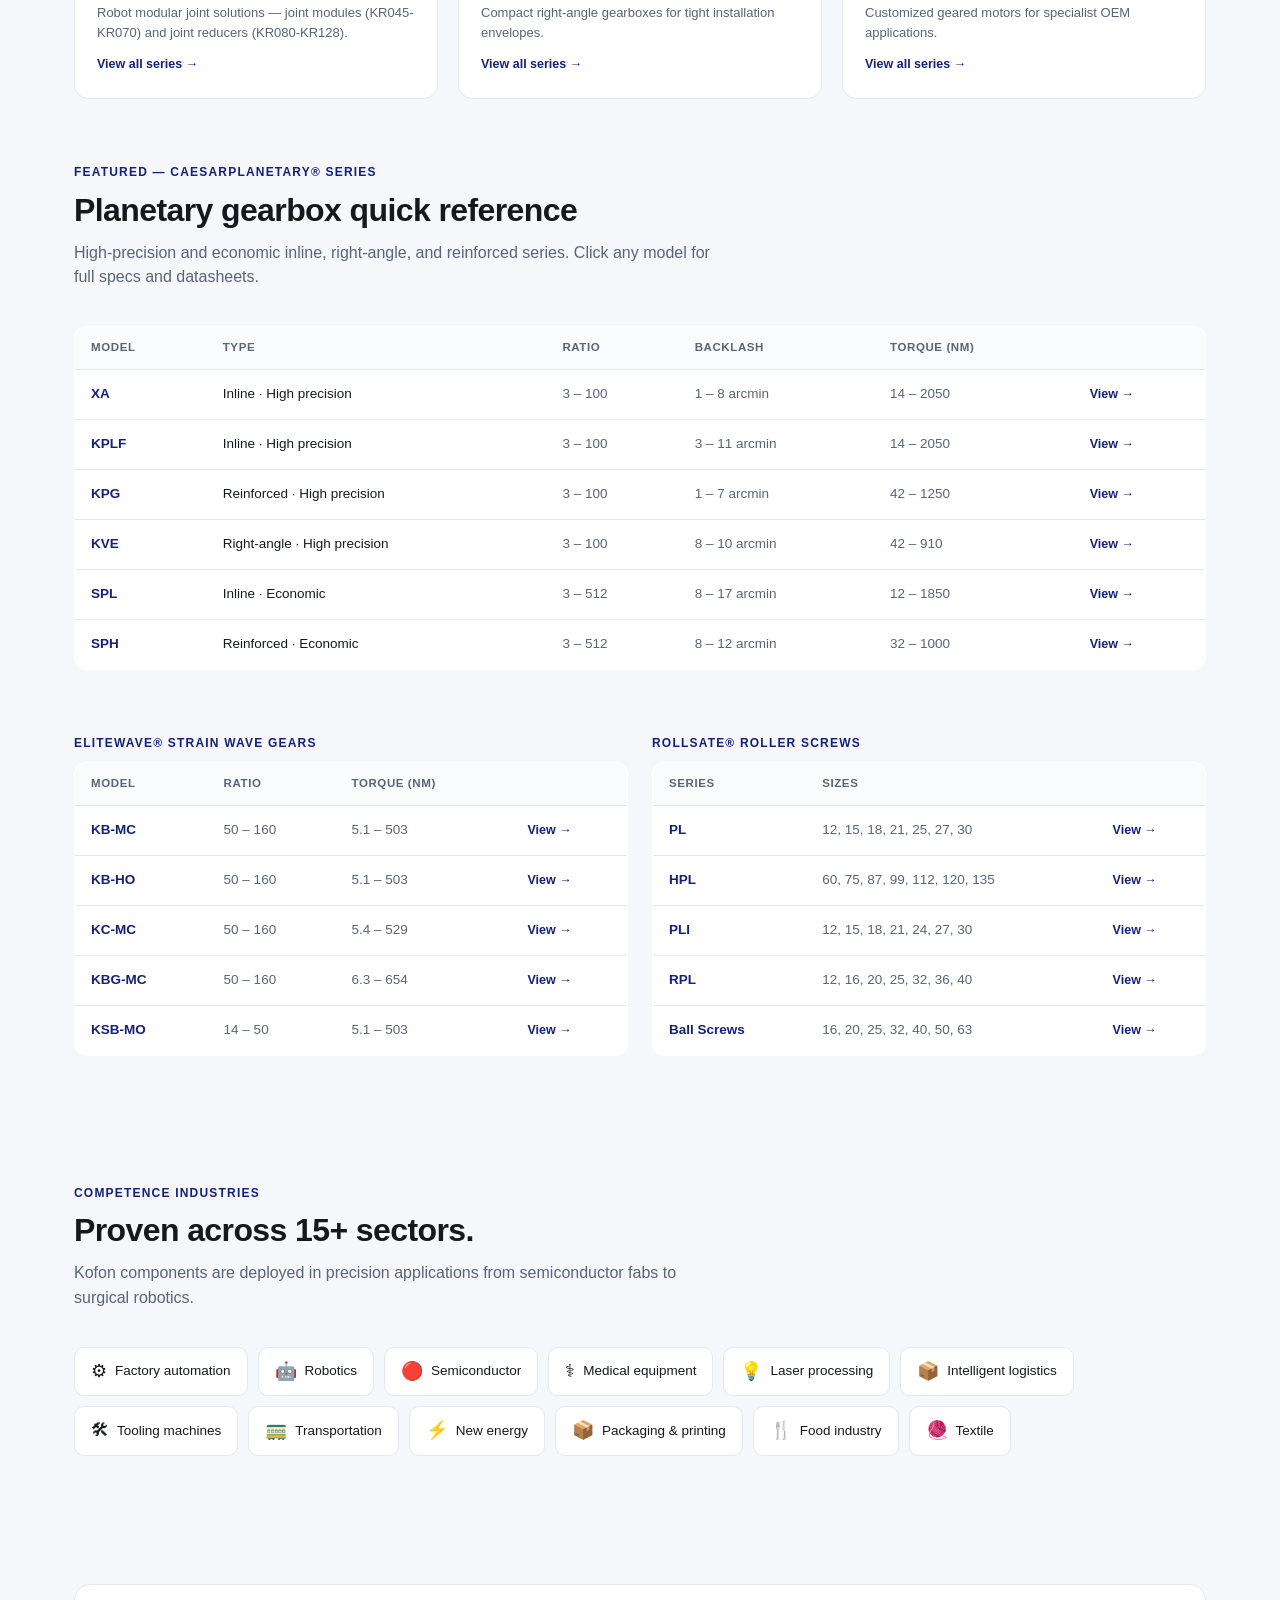
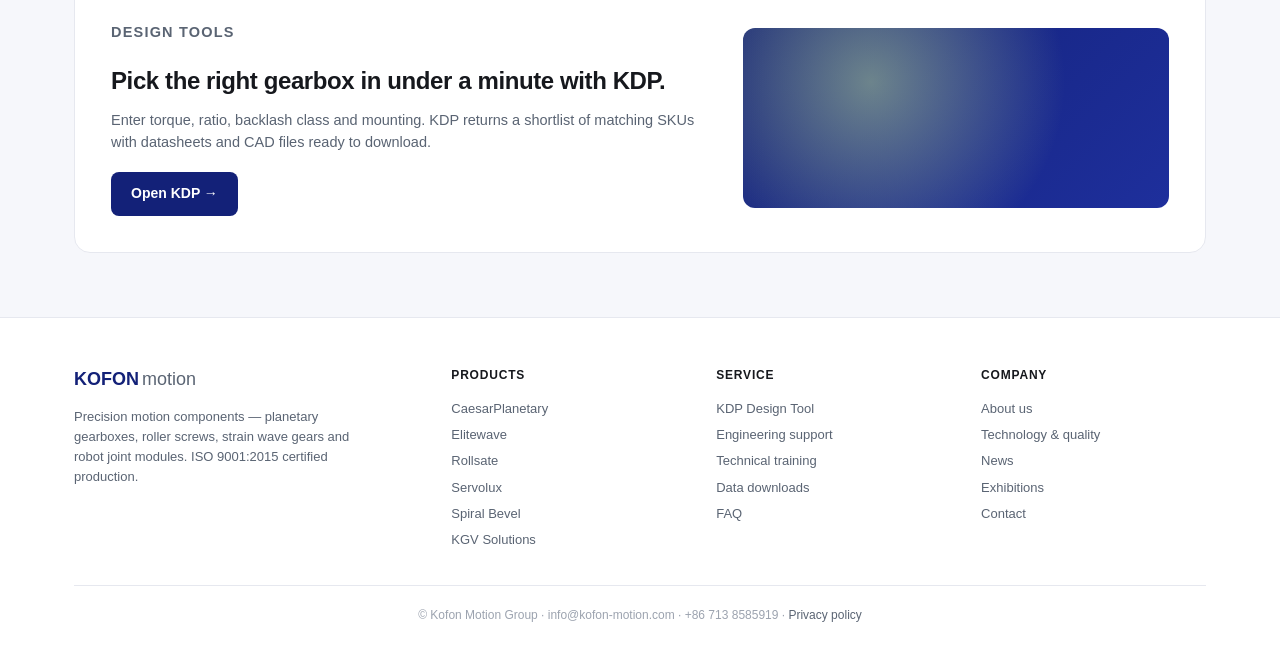
==== commit fafc8b4a: "website changes" ====
--- a/widget/index.html
+++ b/widget/index.html
@@ -6,13 +6,14 @@
 <title>AI Agent Widget — Kofon demo</title>
 <link rel="stylesheet" href="widget.css">
 <style>
-  /* ----- Demo page styling only (the widget brings its own CSS) ----- */
+  /* ----- Demo page styling (the widget brings its own CSS) ----- */
   :root {
     --kofon-navy: #132178;
     --kofon-navy-dark: #0c164f;
     --kofon-green: #c2e295;
     --ink: #16181d;
     --ink-muted: #5a6473;
+    --ink-faint: #9ca3af;
     --line: #e6e8ef;
     --bg: #f6f7fb;
   }
@@ -25,6 +26,7 @@
     line-height: 1.55;
     -webkit-font-smoothing: antialiased;
   }
+  a { color: inherit; text-decoration: none; }
   .container { max-width: 1180px; margin: 0 auto; padding: 0 24px; }
   /* Top bar */
   .nav {
@@ -50,23 +52,24 @@
     background: var(--kofon-navy); color: #fff; padding: 8px 16px;
     border-radius: 8px; font-size: 13px; font-weight: 600; text-decoration: none;
   }
+  .nav-cta:hover { background: #1e2f9c; }
   /* Hero */
   .hero {
     background:
       radial-gradient(80% 60% at 80% 0%, rgba(194, 226, 149, 0.18), transparent 60%),
       linear-gradient(150deg, var(--kofon-navy) 0%, var(--kofon-navy-dark) 100%);
     color: #fff;
-    padding: 90px 0 110px;
+    padding: 80px 0 100px;
     position: relative;
     overflow: hidden;
   }
   .hero h1 {
-    font-size: 52px; line-height: 1.05; margin: 0 0 22px;
+    font-size: 48px; line-height: 1.08; margin: 0 0 20px;
     font-weight: 700; letter-spacing: -1.5px;
     max-width: 720px;
   }
   .hero p {
-    font-size: 18px; color: rgba(255,255,255,0.78); margin: 0 0 32px;
+    font-size: 17px; color: rgba(255,255,255,0.78); margin: 0 0 28px;
     max-width: 560px;
   }
   .hero-tags {
@@ -78,24 +81,38 @@
     border: 1px solid rgba(255,255,255,0.18);
     font-size: 12.5px; color: rgba(255,255,255,0.9);
   }
+  .hero-btns { display: flex; gap: 12px; margin-top: 28px; }
+  .hero-btn {
+    display: inline-block; padding: 12px 22px; border-radius: 8px;
+    font-size: 14px; font-weight: 600;
+  }
+  .hero-btn-primary { background: #fff; color: var(--kofon-navy); }
+  .hero-btn-primary:hover { background: #f0f2fa; }
+  .hero-btn-outline {
+    background: transparent; color: #fff;
+    border: 1.5px solid rgba(255,255,255,0.4);
+  }
+  .hero-btn-outline:hover { border-color: #fff; }
   /* Section */
-  section { padding: 72px 0; }
+  section { padding: 64px 0; }
   .section-eyebrow {
     text-transform: uppercase; letter-spacing: 1.2px; font-size: 12px;
     font-weight: 700; color: var(--kofon-navy); margin: 0 0 10px;
   }
   .section-title {
-    font-size: 34px; line-height: 1.15; margin: 0 0 16px;
+    font-size: 32px; line-height: 1.15; margin: 0 0 12px;
     font-weight: 700; letter-spacing: -0.6px;
   }
   .section-lead {
-    font-size: 17px; color: var(--ink-muted); max-width: 640px; margin: 0 0 40px;
-  }
-  /* Product grid */
+    font-size: 16px; color: var(--ink-muted); max-width: 640px; margin: 0 0 36px;
+  }
+  /* Product family grid */
   .grid { display: grid; grid-template-columns: repeat(3, 1fr); gap: 20px; }
   .card {
     background: #fff; border: 1px solid var(--line); border-radius: 14px;
-    padding: 22px; transition: transform .2s ease, box-shadow .2s ease, border-color .2s ease;
+    padding: 22px; text-decoration: none; color: inherit;
+    transition: transform .2s ease, box-shadow .2s ease, border-color .2s ease;
+    display: block;
   }
   .card:hover {
     transform: translateY(-2px);
@@ -103,76 +120,142 @@
     border-color: var(--kofon-navy);
   }
   .card-thumb {
-    height: 120px; border-radius: 10px; margin-bottom: 16px;
-    background: linear-gradient(135deg, #eef1f9 0%, #d8dfee 100%);
+    height: 160px; border-radius: 10px; margin-bottom: 16px;
+    background: #f0f2f8;
     display: flex; align-items: center; justify-content: center;
-    color: var(--kofon-navy); font-size: 28px; font-weight: 700;
-  }
-  .card h3 { margin: 0 0 6px; font-size: 17px; font-weight: 600; }
-  .card p { margin: 0; font-size: 13.5px; color: var(--ink-muted); }
+    overflow: hidden;
+  }
+  .card-thumb img {
+    max-width: 80%; max-height: 90%; object-fit: contain;
+  }
+  .card h3 { margin: 0 0 4px; font-size: 16px; font-weight: 600; }
+  .card p { margin: 0; font-size: 13px; color: var(--ink-muted); }
+  .card-link {
+    display: inline-flex; align-items: center; gap: 4px;
+    margin-top: 12px; font-size: 12.5px; font-weight: 600; color: var(--kofon-navy);
+  }
+  .card-link:hover { text-decoration: underline; }
+  /* Product table */
+  .product-table {
+    width: 100%; border-collapse: collapse; background: #fff;
+    border: 1px solid var(--line); border-radius: 12px; overflow: hidden;
+  }
+  .product-table th {
+    text-align: left; padding: 12px 16px; font-size: 11.5px;
+    font-weight: 700; text-transform: uppercase; letter-spacing: 0.6px;
+    color: var(--ink-muted); background: #fafbfd; border-bottom: 1px solid var(--line);
+  }
+  .product-table td {
+    padding: 14px 16px; font-size: 13.5px; border-bottom: 1px solid var(--line);
+    vertical-align: middle;
+  }
+  .product-table tr:last-child td { border-bottom: none; }
+  .product-table tr:hover td { background: #fafbfe; }
+  .product-table .model {
+    font-weight: 600; color: var(--kofon-navy);
+  }
+  .product-table .spec { color: var(--ink-muted); font-variant-numeric: tabular-nums; }
+  .product-table .tbl-link {
+    font-size: 12.5px; font-weight: 600; color: var(--kofon-navy);
+  }
+  .product-table .tbl-link:hover { text-decoration: underline; }
+  /* Industry pills */
+  .industry-grid {
+    display: flex; flex-wrap: wrap; gap: 10px;
+  }
+  .industry-pill {
+    display: inline-flex; align-items: center; gap: 8px;
+    padding: 10px 16px; background: #fff; border: 1px solid var(--line);
+    border-radius: 10px; font-size: 13.5px; font-weight: 500;
+    transition: border-color .16s ease, transform .16s ease, box-shadow .16s ease;
+  }
+  .industry-pill:hover {
+    border-color: var(--kofon-navy); transform: translateY(-1px);
+    box-shadow: 0 4px 12px rgba(15, 23, 60, 0.06);
+  }
+  .industry-icon { font-size: 18px; }
   /* Banner */
   .banner {
     background: #fff; border: 1px solid var(--line); border-radius: 16px;
     padding: 36px; display: grid; grid-template-columns: 1.4fr 1fr; gap: 36px;
     align-items: center;
   }
-  .banner h3 { font-size: 26px; margin: 0 0 12px; letter-spacing: -0.4px; }
-  .banner p { color: var(--ink-muted); margin: 0 0 18px; font-size: 15px; }
+  .banner h3 { font-size: 24px; margin: 0 0 10px; letter-spacing: -0.4px; }
+  .banner p { color: var(--ink-muted); margin: 0 0 18px; font-size: 14.5px; }
   .banner-cta {
     display: inline-block; background: var(--kofon-navy); color: #fff;
     padding: 11px 20px; border-radius: 8px; font-size: 14px; font-weight: 600;
     text-decoration: none;
   }
+  .banner-cta:hover { background: #1e2f9c; }
   .banner-visual {
     height: 180px; border-radius: 12px;
     background:
       radial-gradient(circle at 30% 30%, rgba(194, 226, 149, 0.5), transparent 60%),
       linear-gradient(135deg, var(--kofon-navy) 0%, #1e2f9c 100%);
   }
+  /* Stats strip */
+  .stats {
+    display: grid; grid-template-columns: repeat(4, 1fr); gap: 20px;
+    padding: 48px 0;
+  }
+  .stat {
+    text-align: center; background: #fff; border: 1px solid var(--line);
+    border-radius: 12px; padding: 24px 16px;
+  }
+  .stat-num {
+    font-size: 32px; font-weight: 700; color: var(--kofon-navy);
+    letter-spacing: -1px; margin-bottom: 4px;
+  }
+  .stat-label { font-size: 13px; color: var(--ink-muted); }
   /* Footer */
   footer {
-    padding: 40px 0; border-top: 1px solid var(--line); background: #fff;
-    color: var(--ink-muted); font-size: 13px; text-align: center;
-  }
-  /* Demo banner explaining this is a preview */
-  .demo-note {
-    position: fixed; top: 12px; left: 12px; z-index: 100;
-    background: rgba(22, 24, 29, 0.92);
-    color: #fff; padding: 10px 14px; border-radius: 10px;
-    font-size: 12.5px; max-width: 320px;
-    backdrop-filter: blur(8px);
-  }
-  .demo-note strong { color: var(--kofon-green); }
-  .demo-note kbd {
-    background: rgba(255,255,255,0.14); padding: 1px 6px; border-radius: 4px;
-    font-family: ui-monospace, SFMono-Regular, Menlo, monospace;
-    font-size: 11px;
+    padding: 48px 0 36px; border-top: 1px solid var(--line); background: #fff;
+  }
+  .footer-grid {
+    display: grid; grid-template-columns: 1.5fr 1fr 1fr 1fr; gap: 40px;
+    margin-bottom: 32px;
+  }
+  .footer-brand { font-weight: 800; font-size: 18px; color: var(--kofon-navy); margin-bottom: 10px; }
+  .footer-brand span { font-weight: 500; color: var(--ink-muted); margin-left: 3px; }
+  .footer-desc { font-size: 13px; color: var(--ink-muted); max-width: 280px; }
+  .footer-col h4 {
+    font-size: 12px; font-weight: 700; text-transform: uppercase;
+    letter-spacing: 0.8px; color: var(--ink); margin: 0 0 12px;
+  }
+  .footer-col a {
+    display: block; font-size: 13px; color: var(--ink-muted);
+    padding: 3px 0;
+  }
+  .footer-col a:hover { color: var(--kofon-navy); }
+  .footer-bottom {
+    border-top: 1px solid var(--line); padding-top: 20px;
+    font-size: 12px; color: var(--ink-faint); text-align: center;
   }
   @media (max-width: 760px) {
-    .hero h1 { font-size: 36px; }
+    .hero h1 { font-size: 34px; }
     .grid { grid-template-columns: 1fr; }
     .banner { grid-template-columns: 1fr; }
     .nav-links { display: none; }
+    .stats { grid-template-columns: 1fr 1fr; }
+    .footer-grid { grid-template-columns: 1fr 1fr; gap: 24px; }
+    .hero-btns { flex-direction: column; }
   }
 </style>
 </head>
 <body>
 
-<div class="demo-note">
-  <strong>Widget preview</strong> — this faux site shows the chat addon in context. Click the launcher (bottom-right).
-</div>
-
 <nav class="nav">
   <div class="container nav-inner">
-    <a class="logo" href="#">KOFON<span>motion</span></a>
+    <a class="logo" href="https://www.kofon-motion.com">KOFON<span>motion</span></a>
     <div class="nav-links">
-      <a href="#">Company</a>
-      <a href="#">Products</a>
-      <a href="#">Industries</a>
-      <a href="#">Institute</a>
-      <a href="#">Service</a>
-    </div>
-    <a class="nav-cta" href="#">Contact</a>
+      <a href="https://www.kofon-motion.com/company/about_us/">Company</a>
+      <a href="https://www.kofon-motion.com/Products/caesarplanetarylu___precision_planetary_gearbox/">Products</a>
+      <a href="https://www.kofon-motion.com/competence_industries/factory_automation/">Industries</a>
+      <a href="https://www.kofon-motion.com/Precision_motion_institute/planetary_gearbox/">Institute</a>
+      <a href="https://www.kofon-motion.com/service177/faq984/">Service</a>
+    </div>
+    <a class="nav-cta" href="https://www.kofon-motion.com/Contact/">Contact sales</a>
   </div>
 </nav>
 
@@ -181,56 +264,173 @@
     <h1>Precision motion components, engineered for what comes next.</h1>
     <p>Planetary gearboxes, roller screws, strain wave gears and robot joint modules — across 15+ industries, with ISO 9001 production and 5-day standard lead times.</p>
     <div class="hero-tags">
-      <span class="hero-tag">Factory automation</span>
-      <span class="hero-tag">Robotics</span>
-      <span class="hero-tag">Semiconductor</span>
-      <span class="hero-tag">Medical equipment</span>
-      <span class="hero-tag">Laser processing</span>
-      <span class="hero-tag">+ 10 more</span>
-    </div>
-  </div>
-</section>
-
+      <a class="hero-tag" href="https://www.kofon-motion.com/competence_industries/factory_automation/">Factory automation</a>
+      <a class="hero-tag" href="https://www.kofon-motion.com/competence_industries/robotics/">Robotics</a>
+      <a class="hero-tag" href="https://www.kofon-motion.com/competence_industries/semi_conductor/">Semiconductor</a>
+      <a class="hero-tag" href="https://www.kofon-motion.com/competence_industries/medical_equipment/">Medical equipment</a>
+      <a class="hero-tag" href="https://www.kofon-motion.com/competence_industries/laser_processing/">Laser processing</a>
+      <a class="hero-tag" href="https://www.kofon-motion.com/competence_industries/intelligent_logistics/">Logistics</a>
+    </div>
+    <div class="hero-btns">
+      <a class="hero-btn hero-btn-primary" href="https://www.kofon-motion.com/Products/caesarplanetarylu___precision_planetary_gearbox/">Browse products</a>
+      <a class="hero-btn hero-btn-outline" href="http://select.kofon-motion.com/#/applicationSelection">Open KDP design tool</a>
+    </div>
+  </div>
+</section>
+
+<!-- Stats strip -->
+<div class="container">
+  <div class="stats">
+    <div class="stat"><div class="stat-num">6</div><div class="stat-label">Product families</div></div>
+    <div class="stat"><div class="stat-num">15+</div><div class="stat-label">Industries served</div></div>
+    <div class="stat"><div class="stat-num">5 days</div><div class="stat-label">Standard lead time</div></div>
+    <div class="stat"><div class="stat-num">ISO 9001</div><div class="stat-label">Certified production</div></div>
+  </div>
+</div>
+
+<!-- Product families -->
 <section>
   <div class="container">
     <p class="section-eyebrow">Product families</p>
     <h2 class="section-title">Six engineering families, one supplier.</h2>
     <p class="section-lead">From economic-tier standard SKUs to high-precision custom builds. Datasheets, CAD files and KDP design tool available online.</p>
     <div class="grid">
-      <div class="card">
-        <div class="card-thumb">CP</div>
-        <h3>CaesarPlanetary</h3>
-        <p>Precision planetary gearboxes — inline, right-angle, reinforced.</p>
-      </div>
-      <div class="card">
-        <div class="card-thumb">RS</div>
-        <h3>Rollsate</h3>
-        <p>Precision planetary roller screws for high-load linear motion.</p>
-      </div>
-      <div class="card">
-        <div class="card-thumb">EW</div>
-        <h3>Elitewave</h3>
-        <p>Strain wave gears with low backlash and high reduction ratios.</p>
-      </div>
-      <div class="card">
-        <div class="card-thumb">SV</div>
-        <h3>Servolux</h3>
-        <p>Robot modular joint solutions for collaborative & industrial arms.</p>
-      </div>
-      <div class="card">
-        <div class="card-thumb">SB</div>
-        <h3>Spiral bevel</h3>
+      <a class="card" href="https://www.kofon-motion.com/Products/caesarplanetarylu___precision_planetary_gearbox/">
+        <div class="card-thumb"><img src="https://www.kofon-motion.com/uploads/allimg/20241205/1-24120511393cM.png" alt="CaesarPlanetary XA gearbox"></div>
+        <h3>CaesarPlanetary&reg;</h3>
+        <p>Precision planetary gearboxes — inline, right-angle, reinforced. Ratios 3-512, backlash from 1 arcmin.</p>
+        <span class="card-link">View all series &rarr;</span>
+      </a>
+      <a class="card" href="https://www.kofon-motion.com/Products/rollsatelu__precision_planetary_roller_screw/">
+        <div class="card-thumb"><img src="https://www.kofon-motion.com/uploads/allimg/20250107/1-25010FQUJ60.png" alt="Rollsate PL roller screw"></div>
+        <h3>Rollsate&reg;</h3>
+        <p>Precision planetary roller screws for high-load linear motion. PL, HPL, PLI, RPL series.</p>
+        <span class="card-link">View all series &rarr;</span>
+      </a>
+      <a class="card" href="https://www.kofon-motion.com/Products/strain_wave_gear/">
+        <div class="card-thumb"><img src="https://www.kofon-motion.com/uploads/allimg/20241026/1-2410262116494V.png" alt="Elitewave KB-MC strain wave gear"></div>
+        <h3>Elitewave&reg;</h3>
+        <p>Strain wave gears with &lt;20 arcsec backlash and ratios up to 160. Sizes 14-45.</p>
+        <span class="card-link">View all series &rarr;</span>
+      </a>
+      <a class="card" href="https://www.kofon-motion.com/Products/servoluxlu--robot-modular-joint-solutions/">
+        <div class="card-thumb"><img src="https://www.kofon-motion.com/uploads/allimg/20251225/1-251225121S4253.png" alt="Servolux robot joint module"></div>
+        <h3>Servolux&reg;</h3>
+        <p>Robot modular joint solutions — joint modules (KR045-KR070) and joint reducers (KR080-KR128).</p>
+        <span class="card-link">View all series &rarr;</span>
+      </a>
+      <a class="card" href="https://www.kofon-motion.com/Products/spiral_bevel_gearbox/">
+        <div class="card-thumb"><img src="https://www.kofon-motion.com/uploads/allimg/20241027/1-24102G30211209.png" alt="Spiral bevel gearbox"></div>
+        <h3>Spiral Bevel Gearbox</h3>
         <p>Compact right-angle gearboxes for tight installation envelopes.</p>
-      </div>
-      <div class="card">
-        <div class="card-thumb">KGV</div>
-        <h3>KGV solutions</h3>
-        <p>Customized geared motors for specialist applications.</p>
-      </div>
-    </div>
-  </div>
-</section>
-
+        <span class="card-link">View all series &rarr;</span>
+      </a>
+      <a class="card" href="https://www.kofon-motion.com/Products/kgv_solutions/">
+        <div class="card-thumb"><img src="https://www.kofon-motion.com/uploads/allimg/20241027/1-24102G32553106.png" alt="KGV geared motor solution"></div>
+        <h3>KGV Solutions</h3>
+        <p>Customized geared motors for specialist OEM applications.</p>
+        <span class="card-link">View all series &rarr;</span>
+      </a>
+    </div>
+  </div>
+</section>
+
+<!-- Featured products table — CaesarPlanetary -->
+<section style="padding-top:0">
+  <div class="container">
+    <p class="section-eyebrow">Featured — CaesarPlanetary&reg; series</p>
+    <h2 class="section-title">Planetary gearbox quick reference</h2>
+    <p class="section-lead">High-precision and economic inline, right-angle, and reinforced series. Click any model for full specs and datasheets.</p>
+    <table class="product-table">
+      <thead>
+        <tr><th>Model</th><th>Type</th><th>Ratio</th><th>Backlash</th><th>Torque (Nm)</th><th></th></tr>
+      </thead>
+      <tbody>
+        <tr>
+          <td class="model">XA</td><td>Inline &middot; High precision</td><td class="spec">3 – 100</td><td class="spec">1 – 8 arcmin</td><td class="spec">14 – 2050</td>
+          <td><a class="tbl-link" href="https://www.kofon-motion.com/Products/caesarplanetarylu___precision_planetary_gearbox/373.html">View &rarr;</a></td>
+        </tr>
+        <tr>
+          <td class="model">KPLF</td><td>Inline &middot; High precision</td><td class="spec">3 – 100</td><td class="spec">3 – 11 arcmin</td><td class="spec">14 – 2050</td>
+          <td><a class="tbl-link" href="https://www.kofon-motion.com/Products/caesarplanetarylu___precision_planetary_gearbox/inline_planetary_gearbox__igh_precision/211.html">View &rarr;</a></td>
+        </tr>
+        <tr>
+          <td class="model">KPG</td><td>Reinforced &middot; High precision</td><td class="spec">3 – 100</td><td class="spec">1 – 7 arcmin</td><td class="spec">42 – 1250</td>
+          <td><a class="tbl-link" href="https://www.kofon-motion.com/Products/caesarplanetarylu___precision_planetary_gearbox/reinforced_type_gearbox__igh_precision/230.html">View &rarr;</a></td>
+        </tr>
+        <tr>
+          <td class="model">KVE</td><td>Right-angle &middot; High precision</td><td class="spec">3 – 100</td><td class="spec">8 – 10 arcmin</td><td class="spec">42 – 910</td>
+          <td><a class="tbl-link" href="https://www.kofon-motion.com/Products/caesarplanetarylu___precision_planetary_gearbox/right_angle_gearbox__igh_precision/234.html">View &rarr;</a></td>
+        </tr>
+        <tr>
+          <td class="model">SPL</td><td>Inline &middot; Economic</td><td class="spec">3 – 512</td><td class="spec">8 – 17 arcmin</td><td class="spec">12 – 1850</td>
+          <td><a class="tbl-link" href="https://www.kofon-motion.com/Products/caesarplanetarylu___precision_planetary_gearbox/inline_planetary_gearbox__conomic_type/225.html">View &rarr;</a></td>
+        </tr>
+        <tr>
+          <td class="model">SPH</td><td>Reinforced &middot; Economic</td><td class="spec">3 – 512</td><td class="spec">8 – 12 arcmin</td><td class="spec">32 – 1000</td>
+          <td><a class="tbl-link" href="https://www.kofon-motion.com/Products/caesarplanetarylu___precision_planetary_gearbox/reinforced_type_gearbox__conomic_type/233.html">View &rarr;</a></td>
+        </tr>
+      </tbody>
+    </table>
+  </div>
+</section>
+
+<!-- Elitewave + Rollsate tables -->
+<section style="padding-top:0">
+  <div class="container" style="display:grid; grid-template-columns:1fr 1fr; gap:24px;">
+    <div>
+      <p class="section-eyebrow">Elitewave&reg; Strain Wave Gears</p>
+      <table class="product-table">
+        <thead><tr><th>Model</th><th>Ratio</th><th>Torque (Nm)</th><th></th></tr></thead>
+        <tbody>
+          <tr><td class="model">KB-MC</td><td class="spec">50 – 160</td><td class="spec">5.1 – 503</td><td><a class="tbl-link" href="https://www.kofon-motion.com/Products/strain_wave_gear/215.html">View &rarr;</a></td></tr>
+          <tr><td class="model">KB-HO</td><td class="spec">50 – 160</td><td class="spec">5.1 – 503</td><td><a class="tbl-link" href="https://www.kofon-motion.com/Products/strain_wave_gear/216.html">View &rarr;</a></td></tr>
+          <tr><td class="model">KC-MC</td><td class="spec">50 – 160</td><td class="spec">5.4 – 529</td><td><a class="tbl-link" href="https://www.kofon-motion.com/Products/strain_wave_gear/214.html">View &rarr;</a></td></tr>
+          <tr><td class="model">KBG-MC</td><td class="spec">50 – 160</td><td class="spec">6.3 – 654</td><td><a class="tbl-link" href="https://www.kofon-motion.com/Products/strain_wave_gear/220.html">View &rarr;</a></td></tr>
+          <tr><td class="model">KSB-MO</td><td class="spec">14 – 50</td><td class="spec">5.1 – 503</td><td><a class="tbl-link" href="https://www.kofon-motion.com/Products/strain_wave_gear/217.html">View &rarr;</a></td></tr>
+        </tbody>
+      </table>
+    </div>
+    <div>
+      <p class="section-eyebrow">Rollsate&reg; Roller Screws</p>
+      <table class="product-table">
+        <thead><tr><th>Series</th><th>Sizes</th><th></th></tr></thead>
+        <tbody>
+          <tr><td class="model">PL</td><td class="spec">12, 15, 18, 21, 25, 27, 30</td><td><a class="tbl-link" href="https://www.kofon-motion.com/Products/rollsatelu__precision_planetary_roller_screw/381.html">View &rarr;</a></td></tr>
+          <tr><td class="model">HPL</td><td class="spec">60, 75, 87, 99, 112, 120, 135</td><td><a class="tbl-link" href="https://www.kofon-motion.com/Products/rollsatelu__precision_planetary_roller_screw/382.html">View &rarr;</a></td></tr>
+          <tr><td class="model">PLI</td><td class="spec">12, 15, 18, 21, 24, 27, 30</td><td><a class="tbl-link" href="https://www.kofon-motion.com/Products/rollsatelu__precision_planetary_roller_screw/383.html">View &rarr;</a></td></tr>
+          <tr><td class="model">RPL</td><td class="spec">12, 16, 20, 25, 32, 36, 40</td><td><a class="tbl-link" href="https://www.kofon-motion.com/Products/rollsatelu__precision_planetary_roller_screw/384.html">View &rarr;</a></td></tr>
+          <tr><td class="model">Ball Screws</td><td class="spec">16, 20, 25, 32, 40, 50, 63</td><td><a class="tbl-link" href="https://www.kofon-motion.com/Products/rollsatelu__precision_planetary_roller_screw/406.html">View &rarr;</a></td></tr>
+        </tbody>
+      </table>
+    </div>
+  </div>
+</section>
+
+<!-- Industries -->
+<section>
+  <div class="container">
+    <p class="section-eyebrow">Competence industries</p>
+    <h2 class="section-title">Proven across 15+ sectors.</h2>
+    <p class="section-lead">Kofon components are deployed in precision applications from semiconductor fabs to surgical robotics.</p>
+    <div class="industry-grid">
+      <a class="industry-pill" href="https://www.kofon-motion.com/competence_industries/factory_automation/"><span class="industry-icon">&#9881;</span> Factory automation</a>
+      <a class="industry-pill" href="https://www.kofon-motion.com/competence_industries/robotics/"><span class="industry-icon">&#129302;</span> Robotics</a>
+      <a class="industry-pill" href="https://www.kofon-motion.com/competence_industries/semi_conductor/"><span class="industry-icon">&#128308;</span> Semiconductor</a>
+      <a class="industry-pill" href="https://www.kofon-motion.com/competence_industries/medical_equipment/"><span class="industry-icon">&#9877;</span> Medical equipment</a>
+      <a class="industry-pill" href="https://www.kofon-motion.com/competence_industries/laser_processing/"><span class="industry-icon">&#128161;</span> Laser processing</a>
+      <a class="industry-pill" href="https://www.kofon-motion.com/competence_industries/intelligent_logistics/"><span class="industry-icon">&#128230;</span> Intelligent logistics</a>
+      <a class="industry-pill" href="https://www.kofon-motion.com/competence_industries/tooling_machine/"><span class="industry-icon">&#128736;</span> Tooling machines</a>
+      <a class="industry-pill" href="https://www.kofon-motion.com/competence_industries/intelligent_transportation/"><span class="industry-icon">&#128643;</span> Transportation</a>
+      <a class="industry-pill" href="https://www.kofon-motion.com/competence_industries/new_energy/"><span class="industry-icon">&#9889;</span> New energy</a>
+      <a class="industry-pill" href="https://www.kofon-motion.com/competence_industries/packing_amp_amp_printing_machinery/"><span class="industry-icon">&#128230;</span> Packaging &amp; printing</a>
+      <a class="industry-pill" href="https://www.kofon-motion.com/competence_industries/food_industry/"><span class="industry-icon">&#127860;</span> Food industry</a>
+      <a class="industry-pill" href="https://www.kofon-motion.com/competence_industries/textile_industry/"><span class="industry-icon">&#129526;</span> Textile</a>
+    </div>
+  </div>
+</section>
+
+<!-- KDP banner -->
 <section>
   <div class="container">
     <div class="banner">
@@ -238,16 +438,50 @@
         <p class="section-eyebrow">Design tools</p>
         <h3>Pick the right gearbox in under a minute with KDP.</h3>
         <p>Enter torque, ratio, backlash class and mounting. KDP returns a shortlist of matching SKUs with datasheets and CAD files ready to download.</p>
-        <a class="banner-cta" href="#">Open KDP →</a>
+        <a class="banner-cta" href="http://select.kofon-motion.com/#/applicationSelection">Open KDP &rarr;</a>
       </div>
       <div class="banner-visual"></div>
     </div>
   </div>
 </section>
 
+<!-- Footer -->
 <footer>
   <div class="container">
-    Kofon Motion Group · ISO 9001:2015 · info@kofon-motion.com · +86 713 8585919
+    <div class="footer-grid">
+      <div>
+        <div class="footer-brand">KOFON<span>motion</span></div>
+        <p class="footer-desc">Precision motion components — planetary gearboxes, roller screws, strain wave gears and robot joint modules. ISO 9001:2015 certified production.</p>
+      </div>
+      <div class="footer-col">
+        <h4>Products</h4>
+        <a href="https://www.kofon-motion.com/Products/caesarplanetarylu___precision_planetary_gearbox/">CaesarPlanetary</a>
+        <a href="https://www.kofon-motion.com/Products/strain_wave_gear/">Elitewave</a>
+        <a href="https://www.kofon-motion.com/Products/rollsatelu__precision_planetary_roller_screw/">Rollsate</a>
+        <a href="https://www.kofon-motion.com/Products/servoluxlu--robot-modular-joint-solutions/">Servolux</a>
+        <a href="https://www.kofon-motion.com/Products/spiral_bevel_gearbox/">Spiral Bevel</a>
+        <a href="https://www.kofon-motion.com/Products/kgv_solutions/">KGV Solutions</a>
+      </div>
+      <div class="footer-col">
+        <h4>Service</h4>
+        <a href="http://select.kofon-motion.com/#/applicationSelection">KDP Design Tool</a>
+        <a href="https://www.kofon-motion.com/service177/enginnering_support/">Engineering support</a>
+        <a href="https://www.kofon-motion.com/service177/technical_training869/">Technical training</a>
+        <a href="https://www.kofon-motion.com/service177/data_download782/">Data downloads</a>
+        <a href="https://www.kofon-motion.com/service177/faq984/">FAQ</a>
+      </div>
+      <div class="footer-col">
+        <h4>Company</h4>
+        <a href="https://www.kofon-motion.com/company/about_us/">About us</a>
+        <a href="https://www.kofon-motion.com/company/TechnologyQuality/">Technology &amp; quality</a>
+        <a href="https://www.kofon-motion.com/company/company_news/">News</a>
+        <a href="https://www.kofon-motion.com/company/exhibitions/">Exhibitions</a>
+        <a href="https://www.kofon-motion.com/Contact/">Contact</a>
+      </div>
+    </div>
+    <div class="footer-bottom">
+      &copy; Kofon Motion Group &middot; info@kofon-motion.com &middot; +86 713 8585919 &middot; <a href="https://www.kofon-motion.com/company/PrivacyPolicy/" style="color:var(--ink-muted)">Privacy policy</a>
+    </div>
   </div>
 </footer>
 
--- a/widget/widget.css
+++ b/widget/widget.css
@@ -187,31 +187,49 @@
    PANEL (open state)
    ============================================================ */
 
+.aiagent-backdrop {
+  position: fixed;
+  inset: 0;
+  background: rgba(0, 0, 0, 0.45);
+  backdrop-filter: blur(4px);
+  -webkit-backdrop-filter: blur(4px);
+  opacity: 0;
+  pointer-events: none;
+  transition: opacity 260ms ease;
+  z-index: 2;
+}
+
+.aiagent-root[data-state="open"] .aiagent-backdrop {
+  opacity: 1;
+  pointer-events: auto;
+}
+
 .aiagent-panel {
   position: fixed;
-  right: 24px;
-  bottom: 24px;
-  width: 400px;
-  max-width: calc(100vw - 32px);
-  height: 640px;
-  max-height: calc(100vh - 48px);
+  top: 0;
+  right: 0;
+  bottom: 0;
+  width: 25vw;
+  min-width: 320px;
+  max-width: 100vw;
+  height: 100vh;
+  max-height: 100vh;
   background: var(--aiagent-bg-panel);
-  border-radius: var(--aiagent-radius);
+  border-radius: 0;
   box-shadow: var(--aiagent-shadow);
   display: flex;
   flex-direction: column;
   overflow: hidden;
-  transform-origin: bottom right;
+  transform: translateX(100%);
+  pointer-events: none;
+  transition: transform 300ms cubic-bezier(.2,.8,.2,1), opacity 220ms ease;
   opacity: 0;
-  transform: translateY(16px) scale(0.98);
-  pointer-events: none;
-  transition: opacity 220ms ease, transform 260ms cubic-bezier(.2,.8,.2,1);
   z-index: 3;
 }
 
 .aiagent-root[data-state="open"] .aiagent-panel {
   opacity: 1;
-  transform: translateY(0) scale(1);
+  transform: translateX(0);
   pointer-events: auto;
 }
 
@@ -818,6 +836,43 @@
   background: var(--aiagent-primary-hover);
 }
 
+.aiagent-card-cta:disabled {
+  opacity: 0.5;
+  cursor: default;
+}
+
+.aiagent-config-form .aiagent-card-cta svg {
+  display: inline-block;
+  width: 14px;
+  height: 14px;
+  vertical-align: -2px;
+  margin-right: 4px;
+}
+
+.aiagent-config-custom {
+  background: #fff !important;
+  color: var(--aiagent-primary) !important;
+  border: 1.5px solid var(--aiagent-primary);
+}
+.aiagent-config-custom:hover {
+  background: rgba(19, 33, 120, 0.06) !important;
+}
+
+.aiagent-config-form .aiagent-card-title svg {
+  display: inline-block;
+  width: 16px;
+  height: 16px;
+  vertical-align: -3px;
+  margin-right: 4px;
+}
+
+.aiagent-inline-link {
+  color: var(--aiagent-primary);
+  font-weight: 600;
+  text-decoration: none;
+}
+.aiagent-inline-link:hover { text-decoration: underline; }
+
 .aiagent-card-hint {
   font-size: 11.5px;
   color: var(--aiagent-text-muted);
@@ -1325,6 +1380,21 @@
   opacity: 0.55;
   cursor: not-allowed;
 }
+
+.aiagent-gate-dismiss {
+  display: block;
+  width: 100%;
+  margin-top: 6px;
+  padding: 6px 0;
+  font-size: 12px;
+  color: var(--aiagent-text-muted);
+  background: none;
+  border: none;
+  cursor: pointer;
+  transition: color 160ms ease;
+}
+.aiagent-gate-dismiss:hover { color: var(--aiagent-primary); }
+.aiagent-gate-dismiss:disabled { opacity: 0.55; cursor: not-allowed; }
 
 /* ============================================================
    OUTCOME CARDS (terminal states — Sell / Human / Resolved)
@@ -1431,13 +1501,8 @@
 
 @media (max-width: 480px) {
   .aiagent-panel {
-    right: 0;
-    bottom: 0;
     width: 100vw;
-    height: 100vh;
-    max-height: 100vh;
-    max-width: 100vw;
-    border-radius: 0;
+    min-width: 0;
   }
 
   .aiagent-launcher {
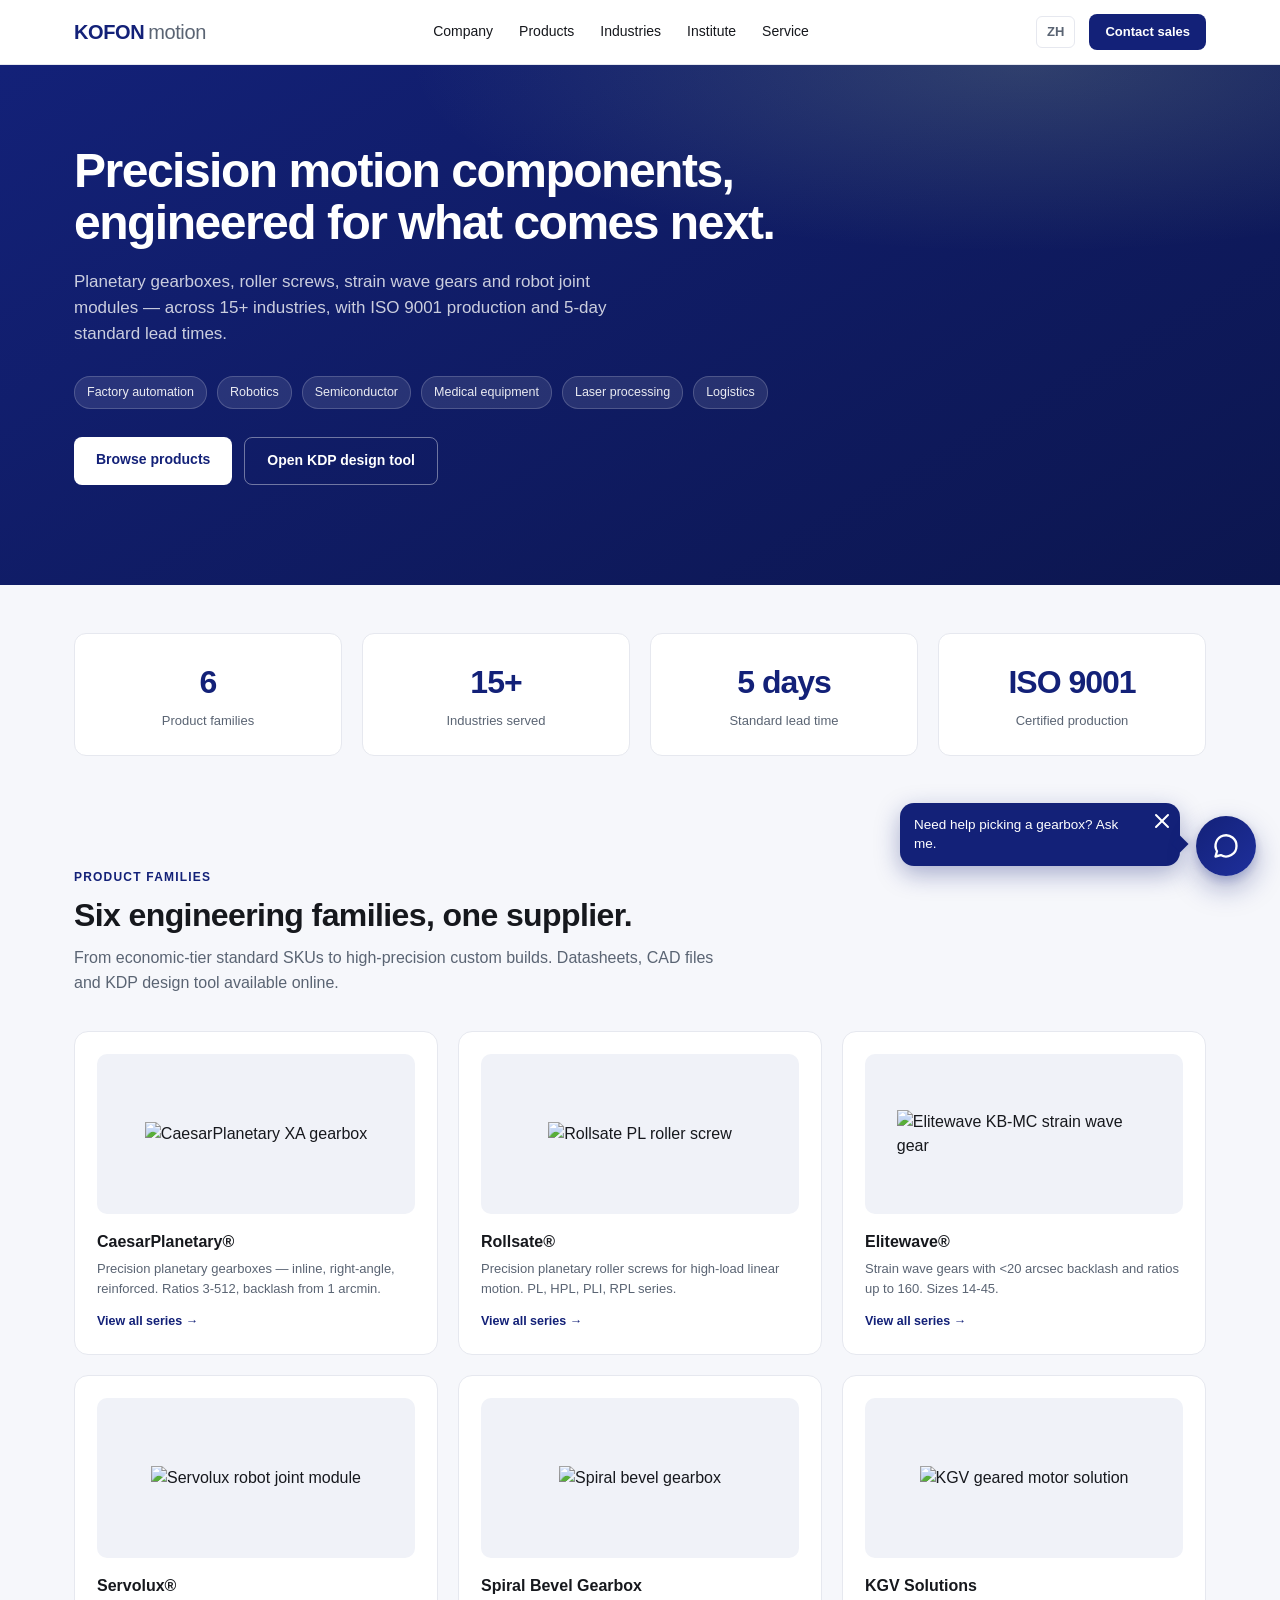
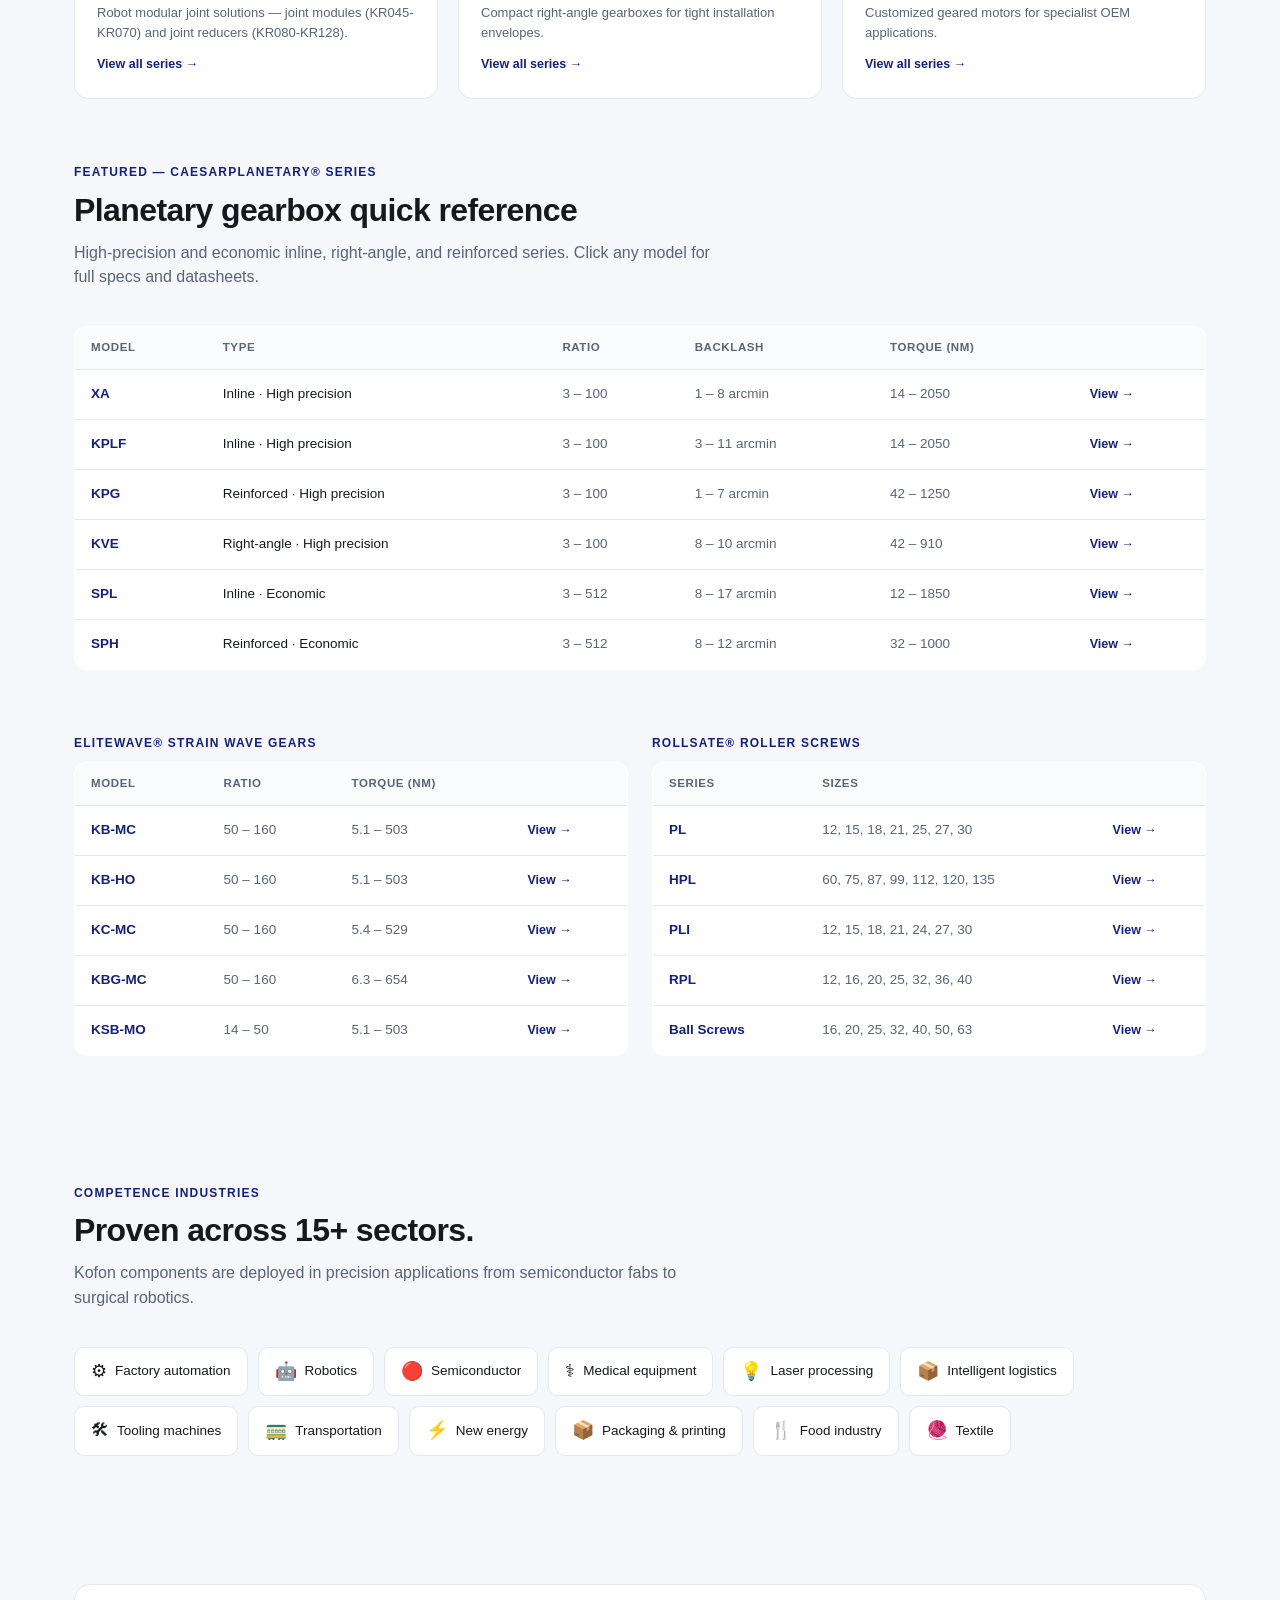
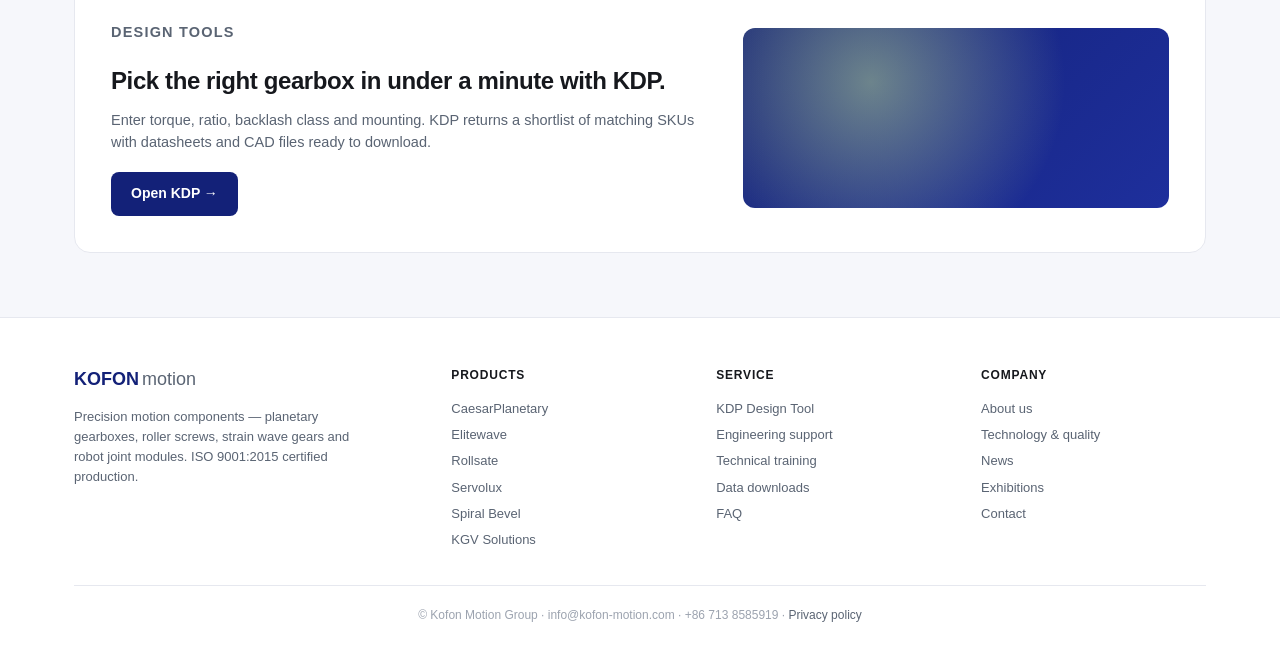
==== commit 55836961: "UI upgrades" ====
--- a/widget/index.html
+++ b/widget/index.html
@@ -48,6 +48,15 @@
     color: var(--ink); text-decoration: none; font-size: 14px; font-weight: 500;
   }
   .nav-links a:hover { color: var(--kofon-navy); }
+  .nav-right { display: flex; align-items: center; gap: 14px; }
+  .lang-switch {
+    display: inline-flex; align-items: center; gap: 4px;
+    padding: 5px 10px; border-radius: 6px;
+    font-size: 13px; font-weight: 600; color: var(--ink-muted);
+    border: 1px solid var(--line); background: #fff;
+    text-decoration: none; transition: border-color .15s;
+  }
+  .lang-switch:hover { border-color: var(--kofon-navy); color: var(--kofon-navy); }
   .nav-cta {
     background: var(--kofon-navy); color: #fff; padding: 8px 16px;
     border-radius: 8px; font-size: 13px; font-weight: 600; text-decoration: none;
@@ -255,7 +264,10 @@
       <a href="https://www.kofon-motion.com/Precision_motion_institute/planetary_gearbox/">Institute</a>
       <a href="https://www.kofon-motion.com/service177/faq984/">Service</a>
     </div>
-    <a class="nav-cta" href="https://www.kofon-motion.com/Contact/">Contact sales</a>
+    <div class="nav-right">
+      <a class="lang-switch" href="index.zh.html">ZH</a>
+      <a class="nav-cta" href="https://www.kofon-motion.com/Contact/">Contact sales</a>
+    </div>
   </div>
 </nav>
 
@@ -488,6 +500,7 @@
 <!-- AI Agent widget — drop these lines into any site -->
 <script src="api.js"></script>
 <script src="widget.js"></script>
+<script src="i18n-extra.js"></script>
 <script src="config.kofon.js"></script>
 
 </body>
--- a/widget/widget.css
+++ b/widget/widget.css
@@ -53,7 +53,7 @@
    LAUNCHER (closed state)
    ============================================================ */
 
-.aiagent-launcher {
+.aiagent-root .aiagent-launcher {
   position: fixed;
   right: 24px;
   bottom: 24px;
@@ -132,13 +132,13 @@
   right: 100px;
   bottom: 34px;
   max-width: 280px;
-  background: var(--aiagent-bg-panel);
+  background: var(--aiagent-primary);
   border-radius: 14px;
   padding: 12px 36px 12px 14px;
-  box-shadow: 0 8px 24px rgba(15, 23, 60, 0.18);
+  box-shadow: 0 8px 24px rgba(19, 33, 120, 0.35);
   font-size: 13.5px;
   line-height: 1.45;
-  color: var(--aiagent-text);
+  color: #fff;
   z-index: 1;
   opacity: 0;
   transform: translateY(8px);
@@ -159,9 +159,9 @@
   bottom: 16px;
   width: 12px;
   height: 12px;
-  background: var(--aiagent-bg-panel);
+  background: var(--aiagent-primary);
   transform: rotate(45deg);
-  box-shadow: 4px -4px 6px -2px rgba(15, 23, 60, 0.06);
+  box-shadow: 4px -4px 6px -2px rgba(19, 33, 120, 0.15);
 }
 
 .aiagent-teaser-close {
@@ -172,15 +172,15 @@
   height: 24px;
   border-radius: 6px;
   font-size: 14px;
-  color: var(--aiagent-text-faint);
+  color: rgba(255, 255, 255, 0.6);
   display: flex;
   align-items: center;
   justify-content: center;
 }
 
 .aiagent-teaser-close:hover {
-  background: var(--aiagent-bg-app);
-  color: var(--aiagent-text);
+  background: rgba(255, 255, 255, 0.15);
+  color: #fff;
 }
 
 /* ============================================================
